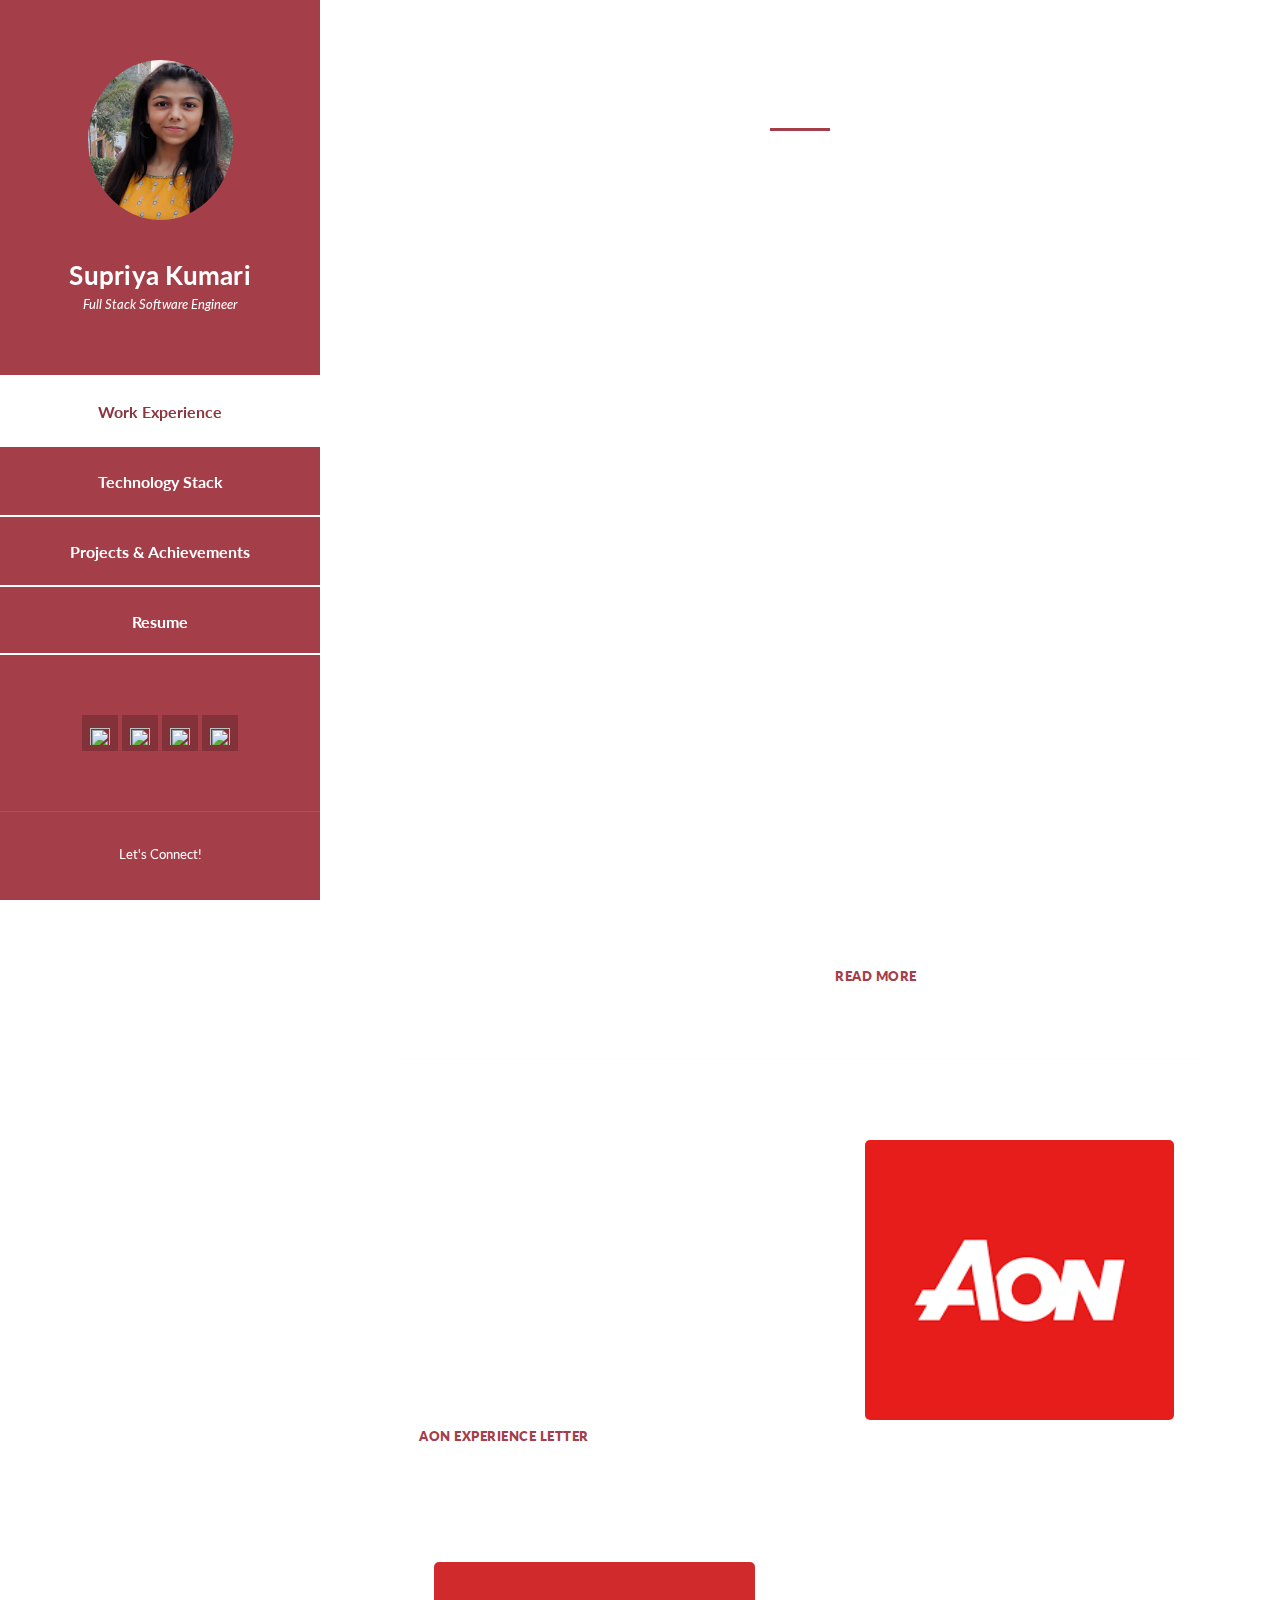
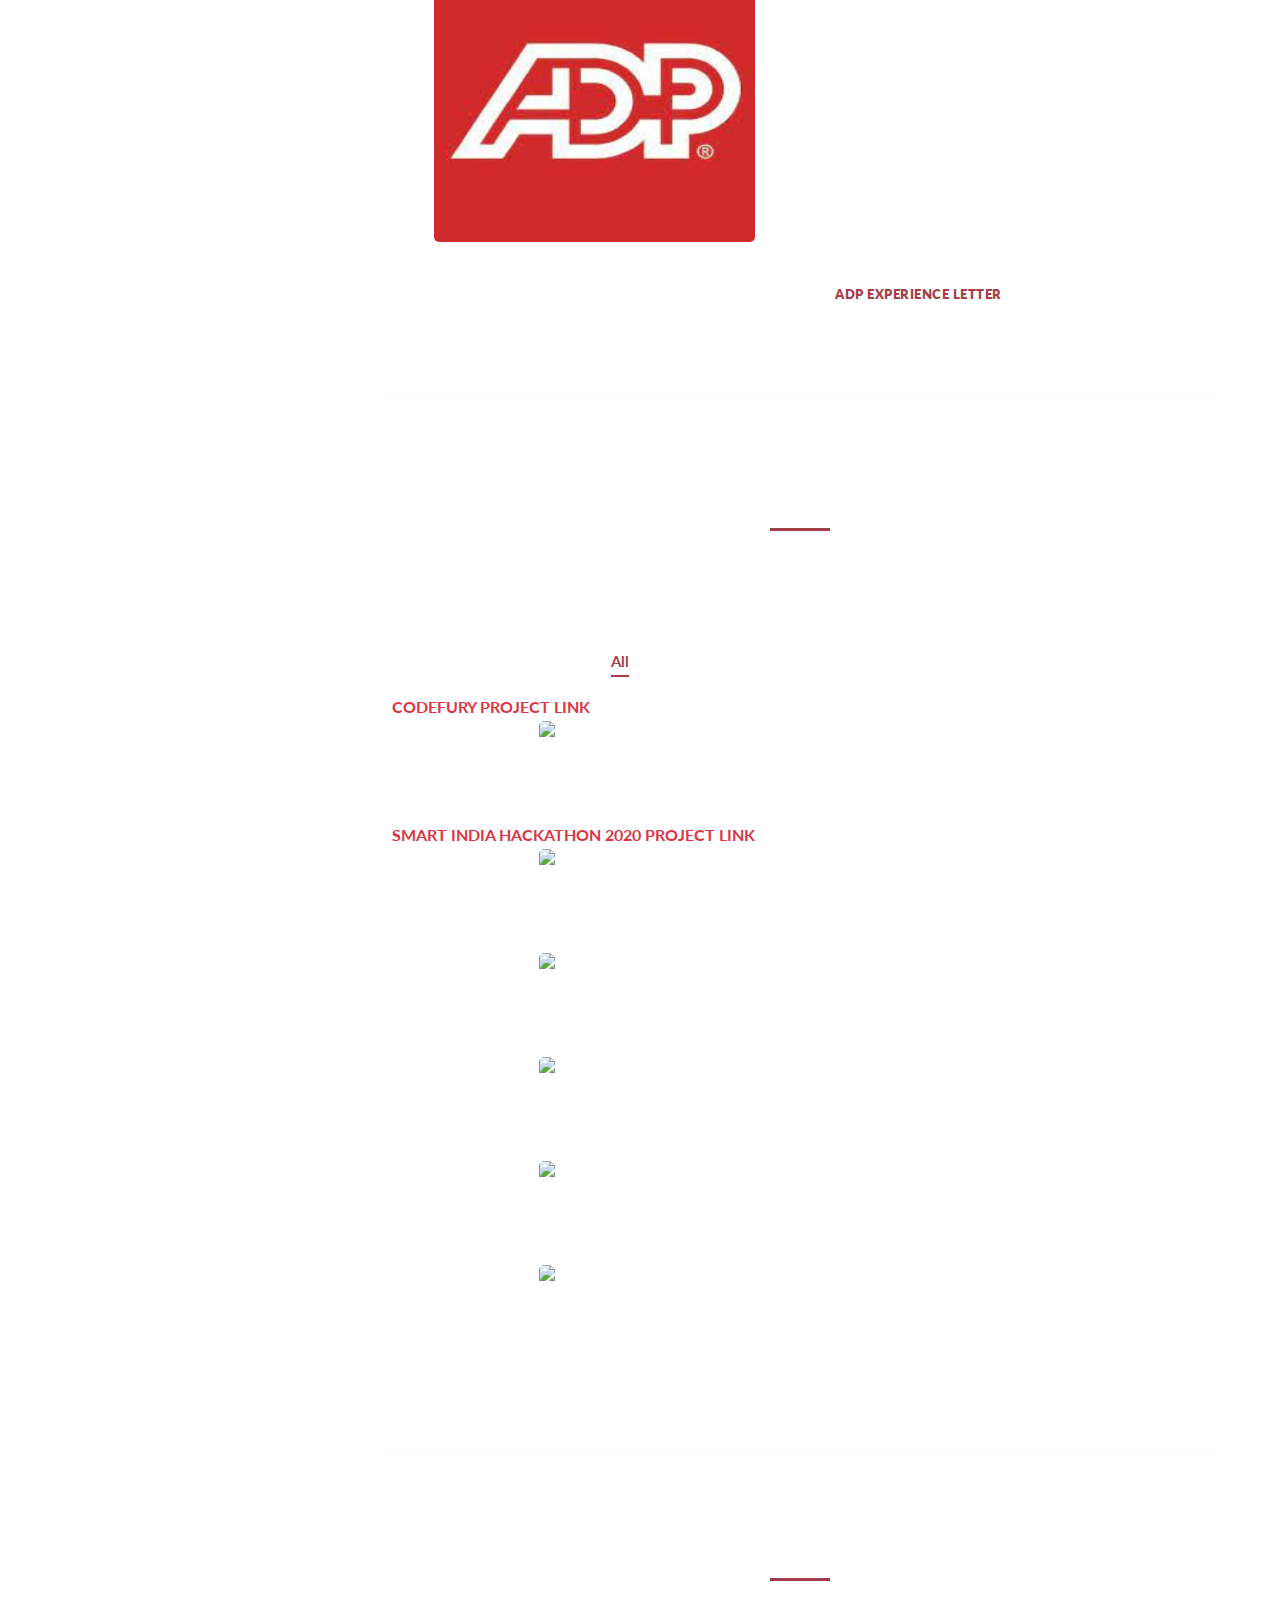
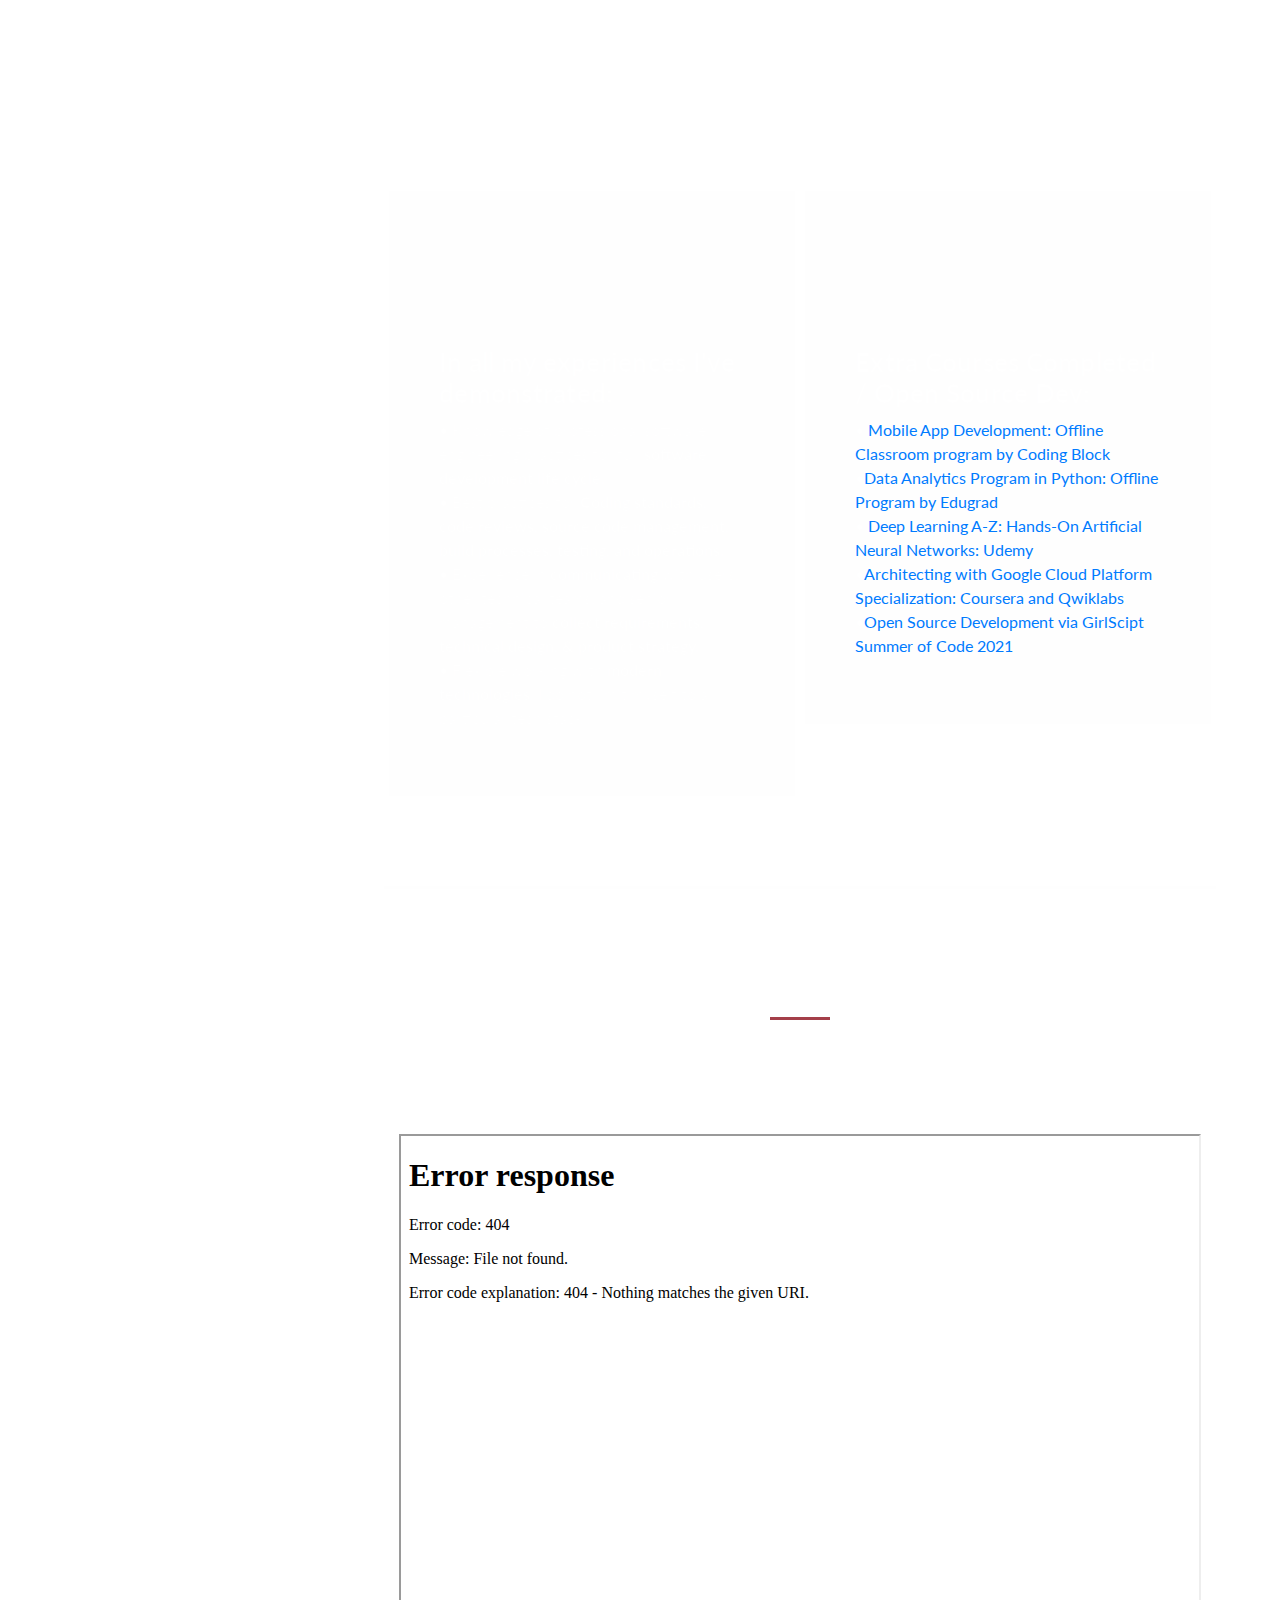
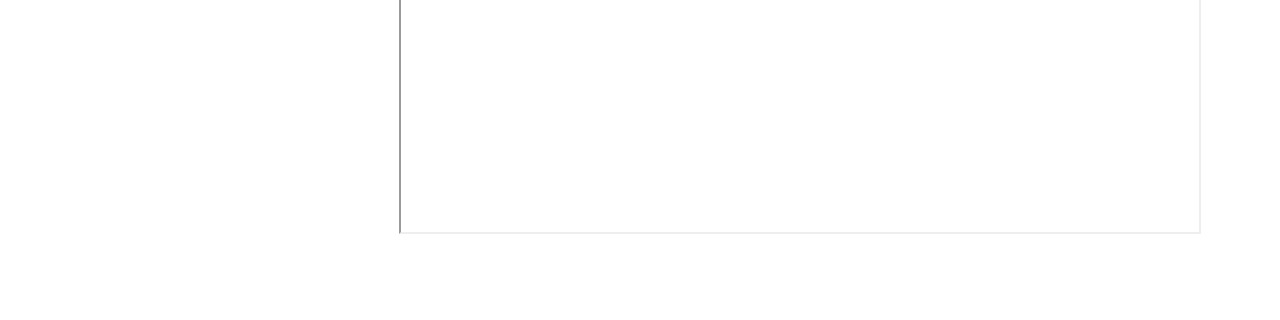
==== index.html @ ab2d216b "updated portfolio" ====
<!DOCTYPE html>
<html lang="en">
  <head>
    <meta charset="utf-8" />
    <meta
      name="viewport"
      content="width=device-width, initial-scale=1, shrink-to-fit=no"
    />
    <meta name="description" content="" />
    <meta name="author" content="" />
    <link
      href="https://fonts.googleapis.com/css?family=Lato:100,300,400,700,900"
      rel="stylesheet"
    />

    <title>Supriya's Portfolio</title>
<!--
Reflux Template
https://templatemo.com/tm-531-reflux
-->
    <!-- Bootstrap core CSS -->
    <link href="vendor/bootstrap/css/bootstrap.min.css" rel="stylesheet" />

    <!-- Additional CSS Files -->
    <link rel="stylesheet" href="assets/css/fontawesome.css" />
    <link rel="stylesheet" href="assets/css/templatemo-style.css" />
    <link rel="stylesheet" href="assets/css/owl.css" />
    <link rel="stylesheet" href="assets/css/lightbox.css" />
  </head>

  <body>
    <div id="page-wraper">
      <!-- Sidebar Menu -->
      <div class="responsive-nav">
        <i class="fa fa-bars" id="menu-toggle"></i>
        <div id="menu" class="menu">
          <i class="fa fa-times" id="menu-close"></i>
          <div class="container">
            <div class="image">
              <a href="#"><img src="assets/images/author-image.jpg" alt="" /></a>
            </div>
            <div class="author-content">
              <h4>Supriya Kumari</h4>
              <span>Full Stack Software Engineer</span>
            </div>
            <nav class="main-nav" role="navigation">
              <ul class="main-menu">
                <li><a href="#section1">Work Experience</a></li>
                <li><a href="#section2">Technology Stack</a></li>
                <li><a href="#section3">Projects & Achievements</a></li>
                <li><a href="#section4">Resume</a></li> 
              </ul>
            </nav>
            <div class="social-network">
              <ul class="soial-icons">
           
               
                <li>
                  <a href="https://www.linkedin.com/in/supriya-kumari-45b730186/ "  target="_blank"><img src="assets/images/linkedin.png" style="height: 20px;width: 20px;"></a>
                </li>
                <li>
                  <a href="https://github.com/Supriya1702"  target="_blank"><img src="assets/images/github.png" style="height: 20px;width: 20px;"></a>
                </li>
                <li>
                  <a href="mailto:supriyakvmari.gmail.com" target="_blank"><img src="assets/images/gmail.png" style="height: 20px;width: 20px;"></a>
                </li>
                <li>
                  <a href="https://twitter.com/supernovaa_17"  target="_blank" ><img src="assets/images/twitter.png" style="height: 20px;width: 20px;"></a>
                </li>
              </ul>
            </div>
            <div class="copyright-text">
              <p>Let's Connect!</p>
            </div>
          </div>
        </div>
      </div>


      



      <section class="section about-me" data-section="section1">
        <div class="container">
          <div class="section-heading">
            <h2>Work Experience</h2>
            <div class="line-dec"></div>
            <span>
              I am Supriya Kumari, currently a <b>Software Engineer at HSBC</b> Pune, India working specifically in Global Banking and Markets 
              with the Regulatory Data Service Team responsible for managing the Client Onboarding Lifecycle.<br> Presently, I work on Full-Stack primarily focusing 
              on Java & Spring Boot for Backend and ReactJS for frontend.<br><br>
               I graduated in 2021 with a degree in Bachelor of Technology in Computer Science & Engineering from Manav Rachna International 
               Institute of Research and Studies, Faridabad, India being the <b>Gold medalist</b> for scoring highest GPA & securing <b>Rank 1</b>
                in BTECH CSE batch of 2021. 
              <br><br>
               
               
              I love to solve different problems with a positive approach and never limit myself to learning new technologies & skills.
              In my free time, I contribute to open-source development and fix interesting bugs! <br>
               I'm always open to new opportunities and ready to collaborate on fascinating projects!
             </span>
      
            </div>
    
          <div class="left-image-post">
            <div class="row">
              <div class="col-md-6">
                <div class="left-image">
                  <img src="assets/images/hsbc.jpg" alt="" style="margin-left: 50px;margin-top: 50px;"/>
                  <span></span>
                </div>
              </div>
              <div class="col-md-6">
                <div class="right-text">
                  <h4>HSBC(Hongkong and Shanghai Banking Corporation) Pune, India</h4>
                  <p>
                    • Successfully developed, tested & deployed Microservice for a regulation catering to 30+
                    onboarding entities using Java, Spring Boot & Microservice architecture and checked Rest APIs via Postman. <br>
                    • Generated SQL script mapping Client's profile to Oracle DB(RDMS)<br>
                    • Fixed vulnerability issues in 20+ services.<br>
                    • Implemented a distributed Activiti service to manage the Lifecycle of task-status especially core services.<br>
                  </p>
                  <div class="white-button">
                    <a href="https://www.hsbc.com/" target="_blank">Read More</a>
                  </div>
                </div>
              </div>
            </div>
          </div>
          <div class="right-image-post">
            <div class="row">
              <div class="col-md-6">
                <div class="left-text">
                  <h4>Software Engineer Intern at AON, Gurugram, India</h4>
                  <p>
                    • Developed optimum solution for automating Manage Registration Event bearing 15+ attributes<br>
                    • Reduced time by 50% in the generation of registration events using JS, JQuery, Visual Studio.<br>
                    • Generated 45+ Landing Pages reducing 3/4th of time for release.<br>
                    • Enhanced CE Report Evaluation UI design for different college yrs of 20+ Report Pages.<br>
                  </p>
                  <div class="white-button">
                    <a href="https://drive.google.com/file/d/1BIwW_zNTpi0UVv0Gg4WqL1Hbv17CrJ7p/view?usp=sharing" target="_blank">AON Experience Letter</a>
                  </div>
                </div>
              </div>
              <div class="col-md-6">
                <div class="right-image">
                  <img src="assets/images/aon.png" alt="" style="margin-left: 50px;margin-top: 20px; height: 280px;"/>
                </div>
              </div>
            </div>
          </div>
        </div>
<br>
        <div class="left-image-post">
          <div class="row">
            <div class="col-md-6">
              <div class="left-image">
                <img src="assets/images/adp.jfif" alt="" style="margin-left: 50px;margin-top:80px; height: 280px;" />
                
              </div>
            </div>
            <div class="col-md-6">
              <div class="right-text">
                <h4>Software Engineer Intern at ADP, Hyderabad, India</h4>
                <p>
                  • Performed Data Analysis primarily based on 2000 Freedom Client data consisting of 60+ attributes using Python, Jupyter Notebook.<br>
• Made diverse Visualizations with advanced plots like Plotly, Sunburst, Bokeh over 20 delivered and 40 non-delivered features.<br>
• Resolved the issue of effective migration of max. clients on the basis of the pattern of features from Freedom Application to iHCM.<br>
• Analytics was based on selective activation of distinct combinations of non-initialized features used by most number of clients.<br>
                </p>
                <div class="white-button">
                  <a href="https://drive.google.com/file/d/1tAHfizFtYr27fqZMYacSwXSZsK_je-CS/view?usp=sharing" target="_blank">ADP Experience Letter</a>
                </div>
              </div>
            </div>
          </div>


      </section>

      <section class="section my-work" data-section="section3">
        <div class="container">
          <div class="section-heading">
            <h2>ACHIEVEMENTS</h2>
            <div class="line-dec"></div>
            <span>This section contains my list of achievements, hackathons along with their projet link and much more! Do check out!</span
            >
          </div>
          <div class="row">
            <div class="isotope-wrapper">
              <form class="isotope-toolbar">
                <label
                  ><input
                    type="radio"
                    data-type="*"
                    checked=""
                    name="isotope-filter"
                  />
                  <span>all</span></label
                >
                <label
                  ><input
                    type="radio"
                    data-type="Hackathons"
                    name="isotope-filter"
                  />
                  <span>Hackathons</span></label
                >
                <label
                  ><input
                    type="radio"
                    data-type="Merit holder"
                    name="isotope-filter"
                  />
                  <span>Merit holder</span></label
                >
                <label
                  ><input
                    type="radio"
                    data-type="Training & Events"
                    name="isotope-filter"
                  />
                  <span>Training & Events</span></label
                >
              </form>
              <div class="isotope-box">
                <div class="isotope-item" data-type="Hackathons">
                  <a href="https://github.com/Supriya1702/CodefuryRepo" target="_blank" style="color: #dc3545;" > <b>CODEFURY PROJECT LINK</b></a>
                  <figure class="snip1321">
                    <img
                      src="assets/images/portfolio-01.jpg"
                      alt="sq-sample26"
                    />
                    <figcaption>
                      <a
                        href="assets/images/portfolio-01.jpg"
                        data-lightbox="image-1"
                        data-title="Caption"
                        ><i class="fa fa-search"></i
                      ></a>
                      <h4>Runner Up at CodeFury HSBC</h4>
                      <span>At HSBC Graduate Programme 2021, our Team App Monsters was Runner Up (2nd position) in the CodeFury competition for
                        developing “Let’s Connect”: A contacts and networking app supporting admin and regular users using JAVA, Spring MVC, JSP
                        Servlets, HTML5/CSS, Bootstrap, JavaScript, jQuery, DBeaver(online hosted SQL RDBMS).</span>
                    </figcaption>
                    
                  </figure>

                  
                </div>

                <div class="isotope-item" data-type="Hackathons">
                  <a href="https://github.com/Supriya1702/NM378-TechnoCrysis" target="_blank" style="color: #dc3545;" > <b>SMART INDIA HACKATHON 2020 PROJECT LINK</b></a>
                  <figure class="snip1321">
                    <img
                      src="assets/images/portfolio-03.jpg"
                      alt="sq-sample26"
                    />
                    <figcaption>
                      <a
                        href="assets/images/portfolio-03.jpg"
                        data-lightbox="image-1"
                        data-title="Caption"
                        ><i class="fa fa-search"></i
                      ></a>
                      <h4>Nation- Finalist in Smart India Hackathon 2020</h4>
    
                        <span>Our Team TechnoCrysis was Nation- Finalist in Smart India Hackathon 2020 in software edition for developing “Krishi Glance”: A
                        cross-platform AI-Based Crop Image identification app, that could identify a crop from its real-time field image and store the result
                        along with its geo-location in the internal database from where it could be exported or emailed. The problem statement was
                        provided by the Indian Space Research Organization (ISRO)</span>
                    </figcaption>
                  </figure>
                </div>


                <div class="isotope-item" data-type="Merit holder">
                  
                  <figure class="snip1321">
                    <img
                      src="assets/images/portfolio-02.jpg"
                      alt="sq-sample26"
                    />
                    <figcaption>
                      <a
                        href="assets/images/portfolio-02.jpg"
                        data-lightbox="image-1"
                        data-title="Caption"
                        ><i class="fa fa-search"></i
                      ></a>
                      <h4>Gold Medalist</h4>
                      <span>Gold Medalist for securing Rank 1 in BTech CSE(specialization in cloud computing) at MRIIRS.</span>
                    </figcaption>
                  </figure>
                </div>

            

                <div class="isotope-item" data-type="Merit holder">
                  <figure class="snip1321">
                    <img
                      src="assets/images/portfolio-04.jpg"
                      alt="sq-sample26"
                    />
                    <figcaption>
                      <a
                        href="assets/images/portfolio-04.jpg"
                        data-lightbox="image-1"
                        data-title="Caption"
                        ><i class="fa fa-search"></i
                      ></a>
                      <h4>Top Scorer & Texas IICDC</h4>
                      <span>-Scored 1563.71/1800 in TCS National Qualifier Test Oct 2020</span>
                      <span>-Scored 685/800 in Aon CoCubes(employability assessment test)</span>
                      <span>-Semi-Finalist in Texas Instruments India Innovation Challenge Design Contest 2019:AICTE,DST Anchored by IIM Bangalore.</span>
                    </figcaption>
                  </figure>
                </div>

                <div class="isotope-item" data-type="Training & Events">
                  <figure class="snip1321">
                    <img
                      src="assets/images/portfolio-05.jpg"
                      alt="sq-sample26"
                    />
                    <figcaption>
                      <a
                        href="assets/images/portfolio-05.jpg"
                        data-lightbox="image-1"
                        data-title="Caption"
                        ><i class="fa fa-search"></i
                      ></a>
                      <h4>Some more!</h4>
                      <span>-Successfully Completed 4 weeks Summer Industrial Training in SDE(Transmission) & SDE(NIB) on MPLS-VPN</span>
                      <span>-Mentored 100+ students and partcipated in Developers Student Club Events at MRIIRS</span>
                      <span>-Recognised in "Audiowise Zenith ACE THE EXCELLENCE" under Career Development Centre MRIIRS.</span>
                      <span>-Appreciated for contribution in Symposium on 'Environment Protection' at MRIIRS.</span>
                    </figcaption>
                  </figure>
                </div>

                <div class="isotope-item" data-type="Training & Events">
                  <figure class="snip1321">
                    <img
                      src="assets/images/portfolio-07.jpg"
                      alt="sq-sample26"
                    />
                    <figcaption>
                      <a
                        href="assets/images/portfolio-07.jpg"
                        data-lightbox="image-1"
                        data-title="Caption"
                        ><i class="fa fa-search"></i
                      ></a>
                      <h4>AICTE ChhatraVishwakarma Awards</h4>
                      <span>    
                        Nominated for AICTE ChhatraVishwakarma in the category “Promote value added
                        agricultural Processes, Products and Handicrafts” for presenting a prototype/ innovative
                        solution of “Crop image identification” under the theme “India’s Economic Recovery Post
                        Covid; Reverse Migration and Rehabilitation Plan to support “Atmanirbhar Bharat”
                        </span>
                    </figcaption>
                  </figure>
                </div>
              </div>
            </div>
          </div>
        </div>
      </section>


      <section class="section my-services" data-section="section2">
        <div class="container">
          <div class="section-heading">
            <h2>Technology Stack</h2>
            <div class="line-dec"></div>
            <span
              > I am proficient in Java, Spring Boot, Microservices architecture, Python, SQL, JavaScript, Oracle DB, Git, GitHub and have worked
              on a wide range of technologies like Angular, React js, REST API, Postman Tool, Typescript, MongoDB, Data Science using Python,
              Linux, Agile, Docker, Kubernetes, Solace (Sol Admin), Pivotal Cloud Foundry, Nexus Repo, G3, Jenkins, Jira, and Confluence.</span>
         
          </div>
          <div class="row">
            <div class="col-md-6">
              <div class="service-item">
                <div class="second-service-icon service-icon"></div>
                <h4>In all my experiences I've demonstrated:</h4>
                <p>
                  
                  • Knowledge of professional software engineering practices for full <b>software development life cycle.</b><br>
                  • Best practices for <b>Coding standards, code reviews, source code management, build processes, testing, and operations.</b><br>
                  • Experience in <b>communicating</b> with users, other technical teams, and senior management to <b> collect requirements, technical design, & product strategy.</b><br>
                  • Flexible working with <b>modern technologies</b>.  I do not limit myself to a particular tech stack :) <br>
                  
                  
                </p>
            </div>
            <div class="col-md-6">
              <div class=""">
                <div class=""></div>
                 <h4></h4>
               
              </div>
              </div>
            </div>
            <div class="col-md-6">
              <div class="service-item">
                <div class="third-service-icon service-icon"></div>
                <h4>Extra Courses Completed / Open Source Dev:</h4>
                
                  <p>
                    • <a href="https://drive.google.com/file/d/12tSKhb-nFVxhSyDoqTJ4XxL_-f0cBWW-/view?usp=sharing" target="_blank" >Mobile App Development: Offline Classroom program by Coding Block</a><br>
                    •<a href="https://drive.google.com/file/d/1HsiCu_owSl6MiSQBe4sHQEQXn6SswDwx/view?usp=sharing" target="_blank">Data Analytics Program in Python: Offline Program by Edugrad</a><br>
                    • <a href="https://drive.google.com/file/d/1IqDFjvdLNOtfljsRISvCh1hkpzyWSckY/view?usp=sharing" target="_blank">Deep Learning A-Z: Hands-On Artificial Neural Networks: Udemy</a><br>
                    •<a href="https://www.coursera.org/account/accomplishments/specialization/R76GBKC49RZC" target="_blank">Architecting with Google Cloud Platform Specialization: Coursera and Qwiklabs</a><br>
                    •<a href="https://drive.google.com/file/d/1yIZw6VOqfCp-jkXyRA2kA2YSRmNPfLYs/view?usp=sharing" target="_blank">Open Source Development via GirlScipt Summer of Code 2021</a><br>
                    
                  </p>
              </div>
            </div>
         
          </div>
        </div>
      </section>

  

      <section class="section contact-me" data-section="section4">
        <div class="container">
          <div class="section-heading">
            <h2>Resume</h2>
            <div class="line-dec"></div>
            <span
              >Here's a summary of my expertise at a glance!</span
            >
          </div>
          <!-- <div class="row">
            <div class="right-content">
              <div class="container">
                <form id="contact" action="" method="post">
                  <div class="row">
                    <div class="col-md-6">
                      <fieldset>
                        <input
                          name="name"
                          type="text"
                          class="form-control"
                          id="name"
                          placeholder="Your name..."
                          required=""
                        />
                      </fieldset>
                    </div>
                    <div class="col-md-6">
                      <fieldset>
                        <input
                          name="email"
                          type="text"
                          class="form-control"
                          id="email"
                          placeholder="Your email..."
                          required=""
                        />
                      </fieldset>
                    </div>
                    <div class="col-md-12">
                      <fieldset>
                        <input
                          name="subject"
                          type="text"
                          class="form-control"
                          id="subject"
                          placeholder="Subject..."
                          required=""
                        />
                      </fieldset>
                    </div>
                    <div class="col-md-12">
                      <fieldset>
                        <textarea
                          name="message"
                          rows="6"
                          class="form-control"
                          id="message"
                          placeholder="Your message..."
                          required=""
                        ></textarea>
                      </fieldset>
                    </div>
                    <div class="col-md-12">
                      <fieldset>
                        <button type="submit" id="form-submit" class="button">
                          Send Message
                        </button>
                      </fieldset>
                    </div>
                  </div>
                </form>
              </div>
            </div>
          </div> -->
        
          <iframe src="assets/images/Supriya Kumari Resume.pdf#page=1&zoom=80" width="100%" height="700px">
          </iframe>

        </div>
      </section> 
    </div>

    <!-- Scripts -->
    <!-- Bootstrap core JavaScript -->
    <script src="vendor/jquery/jquery.min.js"></script>
    <script src="vendor/bootstrap/js/bootstrap.bundle.min.js"></script>

    <script src="assets/js/isotope.min.js"></script>
    <script src="assets/js/owl-carousel.js"></script>
    <script src="assets/js/lightbox.js"></script>
    <script src="assets/js/custom.js"></script>
    <script>
      //according to loftblog tut
      $(".main-menu li:first").addClass("active");

      var showSection = function showSection(section, isAnimate) {
        var direction = section.replace(/#/, ""),
          reqSection = $(".section").filter(
            '[data-section="' + direction + '"]'
          ),
          reqSectionPos = reqSection.offset().top - 0;

        if (isAnimate) {
          $("body, html").animate(
            {
              scrollTop: reqSectionPos
            },
            800
          );
        } else {
          $("body, html").scrollTop(reqSectionPos);
        }
      };

      var checkSection = function checkSection() {
        $(".section").each(function() {
          var $this = $(this),
            topEdge = $this.offset().top - 80,
            bottomEdge = topEdge + $this.height(),
            wScroll = $(window).scrollTop();
          if (topEdge < wScroll && bottomEdge > wScroll) {
            var currentId = $this.data("section"),
              reqLink = $("a").filter("[href*=\\#" + currentId + "]");
            reqLink
              .closest("li")
              .addClass("active")
              .siblings()
              .removeClass("active");
          }
        });
      };

      $(".main-menu").on("click", "a", function(e) {
        e.preventDefault();
        showSection($(this).attr("href"), true);
      });

      $(window).scroll(function() {
        checkSection();
      });
    </script>
  </body>
</html>
---- assets/css/templatemo-style.css ----
/*

Reflux Template

https://templatemo.com/tm-531-reflux

*/

@import url(fontawesome.css);
@import url("https://fonts.googleapis.com/css?family=Lato:100,300,400,700,900");
body {
    font-family: 'Lato', sans-serif;
}

#page-wraper {
    background: url(../images/page-bg.jpg) no-repeat center center fixed;
    -webkit-background-size: cover;
    -moz-background-size: cover;
    -o-background-size: cover;
    background-size: cover;
    width: 100%;
}


/* Basic */

body {
    overflow-x: hidden;
}

input,
select,
textarea {
    outline: none;
}

a,
a:hover {
    text-decoration: none;
}

p {
    font-size: 16px;
    line-height: 24px;
    color: #fff;
}

h4 {
    font-size: 26px;
    font-weight: 700;
    color: #fff;
    letter-spacing: 0.25px;
}

img {
    width: 80%;
    overflow: hidden;
}

ul {
    padding: 0;
    margin: 0;
    list-style: none;
}

ul li {
    display: inline-block;
}

html {
    -webkit-box-sizing: border-box;
    -moz-box-sizing: border-box;
    box-sizing: border-box;
}

*,
*:before,
*:after {
    -webkit-box-sizing: inherit;
    -moz-box-sizing: inherit;
    box-sizing: inherit;
}

.clearfix {
    zoom: 1;
}

.clearfix:before,
.clearfix:after {
    content: "";
    display: table;
}

.clearfix:after {
    clear: both;
}

.container {
    margin: 0 auto;
}

.main-nav {
    text-align: center;
}

.main-nav li:last-child a {
    border-bottom: 2px solid #fff;
}

.main-nav li {
    display: block;
}

.main-nav li a {
    height: 70px;
    line-height: 70px;
    display: inline-block;
    font-size: 16px;
    font-weight: 700;
    color: #fff;
    width: 100%;
    transition: all 0.5s;
    border-top: 2px solid #fff;
}

.main-nav li:hover a,
.main-nav li.active a {
    background: #fff;
    color: #8c363e;
}

/* Sidebar Menu */

.menu .image {
    margin-top: 60px;
}

.menu .image img {
    width: 145px;
    height: 160px;
    border-radius: 50%;
    text-align: center;
}

.menu .author-content {
    margin: 40px 0px 60px 0px;
}

.menu .author-content h4 {
    margin-bottom: 0px;
}

.menu .author-content span {
    font-size: 13px;
    font-style: italic;
    color: #fff;
}

.menu .social-network {
    margin-top: 60px;
}

.menu .social-network ul li {
    margin: 0 3px;
}

.menu .social-network ul li a {
    width: 40px;
    height: 40px;
    display: inline-block;
    text-align: center;
    line-height: 40px;
    background-color: rgba(0, 0, 0, 0.2);
    color: #fff;
    font-size: 14px;
    transition: all 0.5s;
}

.menu .social-network ul li a:hover {
    background-color: #fff;
    color: #a43f49;
}

.menu .copyright-text {
    position: relative;
    margin-top: 60px;
}

.menu .copyright-text p {
    border-top: 1px solid rgba(250, 250, 250, 0.1);
    display: inline-block;
    width: 100%;
    padding-left: 30px;
    padding-right: 30px;
    padding-top: 30px;
    font-size: 13px;
}

.menu:before,
.menu:after {
    content: "";
    display: table;
}

.menu:after {
    clear: both;
}

.menu a {
    text-decoration: none;
    color: inherit;
}

.menu {
    text-align: center;
}

.menu::-webkit-scrollbar {
    display: none;
}

.menu {
    left: 10%;
  -webkit-transition: -webkit-transform 233ms cubic-bezier(0, 0, 0.21, 1);
  -webkit-overflow-scrolling: touch;
  background-color: #a43f49;
  box-sizing: border-box;
  height: 100vh;  
  max-height: 100vh !important;
  max-width: 80vw !important;
  min-width: 45px !important;
  outline: none;
  overflow-x: hidden !important;
  overflow-y: auto !important;
  padding: 0;
  position: fixed !important;
  top: calc(0px);  
  width: 20%;
  will-change: transform;
  z-index: 9999 !important;
}

.menu-toggle {
  color: #fff;
  cursor: pointer;
  font-size: 25px;
  position: fixed;
  right: 25px;
  top: 25px;
}

#menu-toggle {
    z-index: 999;
    cursor: pointer;
    position: fixed;
    top: 0;
    left: 0;
    color: #a43f49;
    background-color: #fff;
    width: 60px;
    height: 60px;
    text-align: center;
    display: inline-block;
    line-height: 60px;
}

.menu-close {
  cursor: pointer;
}

#menu-close {
    cursor: pointer;
    text-align: right;
    color: #a43f49;
    background-color: #fff;
    width: 100%;
    height: 60px;
    text-align: center;
    display: inline-block;
    line-height: 60px;
}


/* Section */

.section {
    color: #fff;
    width: 55%;
    right: 10%;
    left: 35%;
    position: relative;
    min-height: 100vh;
    padding-bottom: 80px;
    border-bottom: 3px solid rgba(250, 250, 250, 0.25);
}

.section-heading {
    text-align: center;
    padding: 80px 45px;
}

.section-heading h2 {
    font-size: 32px;
    font-weight: 700;
    color: #fff;
}

.section-heading .line-dec {
    width: 60px;
    height: 3px;
    background-color: #a43f49;
    margin: 10px auto;
}

.section-heading span {
    margin-top: 5px;
    font-size: 16px;
    color: #fff;
    letter-spacing: 0.5px;
}


/* Buttons */

.white-button a {
    display: inline-block;
    padding: 12px 20px;
    background-color: #fff;
    color: #a43f49;
    font-size: 13px;
    font-weight: 800;
    letter-spacing: 0.5px;
    text-transform: uppercase;
    transition: all 0.5s;
}

.white-button a:hover {
    background-color: #a43f49;
    color: #fff;
}

button {
    display: inline-block;
    padding: 10px 20px;
    background-color: #fff;
    color: #a43f49;
    font-size: 12px;
    font-weight: 800;
    letter-spacing: 0.5px;
    text-transform: uppercase;
    transition: all 0.5s;
    border: none;
    outline: none;
    cursor: pointer;
}

button:hover {
    outline: none;
    background-color: #a43f49;
    color: #fff;
}


/* Left & Right Post */

.right-image-post {
    margin-top: 60px;
    padding-top: 60px;
    border-top: 2px solid rgba(250, 250, 250, 0.1);
}

.left-image img,
.right-image img {
    border-radius: 5px;
}

.right-image-post h4,
.left-image-post h4 {
    margin-top: 20px;
}

.right-image-post p,
.left-image-post p {
    margin-top: 20px;
}

.right-image-post .white-button,
.left-image-post .white-button {
    margin-top: 20px;
}


/* Services */

.my-services .col-md-6 {
    padding-left: 5px;
    padding-right: 5px;
}

.service-item {
    margin-bottom: 10px;
    padding: 50px;
    background-color: rgba(250, 250, 250, 0.1);
    transition: all 0.5s;
}

.service-item h4 {
    transition: all 0.5s;
}

.service-item p {
    transition: all 0.5s;
}

.service-item:hover {
    background-color: rgba(250, 250, 250, 1);
}

.service-item:hover h4 {
    color: #1e1e1e;
}

.service-item:hover p {
    color: #4a4a4a;
}

.service-item .service-icon {
    width: 70px;
    height: 70px;
    display: inline-block;
    margin-bottom: 30px;
    background-size: cover;
    background-repeat: no-repeat;
    transition: all 0.5s;
}

.service-item .first-service-icon {
    background-image: url(../images/first-white-icon.png);
}

.service-item:hover .first-service-icon {
    background-image: url(../images/first-main-icon.png);
}

.service-item .second-service-icon {
    background-image: url(../images/second-white-icon.png);
}

.service-item:hover .second-service-icon {
    background-image: url(../images/second-main-icon.png);
}

.service-item .third-service-icon {
    background-image: url(../images/third-white-icon.png);
}

.service-item:hover .third-service-icon {
    background-image: url(../images/third-main-icon.png);
}

.service-item .fourth-service-icon {
    background-image: url(../images/fourth-white-icon.png);
}

.service-item:hover .fourth-service-icon {
    background-image: url(../images/fourth-main-icon.png);
}


/* My Work */

section.my-work .section-heading {
    text-align: center;
    padding: 80px 45px 50px 45px;
}

.isotope-wrapper {
    position: relative;
    width: 100%;
    margin: auto;
}

.isotope-toolbar input[type="radio"] {
    display: none;
}

.isotope-toolbar span {
    text-transform: capitalize;
    display: inline-block;
    margin-right: 15px;
    padding-bottom: 3px;
    font-size: 15px;
    font-weight: 700;
    border-bottom: 2px solid transparent;
    transform: ease-in-out 0.5s;
    cursor: pointer;
}

.isotope-toolbar input[type="radio"]:checked + span {
    color: #a43f49;
    border-bottom: 2px solid #a43f49;
}

.isotope-box {
    position: relative;
    width: 100%;
}

.isotope-toolbar {
    text-align: center;
    margin: 10px;
}

.isotope-toolbar p {
    border-top: 1px solid #fff;
    padding-top: 15px;
}

.isotope-toolbar a {
    color: #fff;
}

.isotope-item {
    position: relative;
    width: 48%;
    margin: 1%;
    border-bottom: 2px solid rgba(250,250,250,0.1);
    padding-bottom: 30px;
    margin-bottom: 30px;
}

.isotope-item img {
    top: 0;
    left: 0;
    width: 100%;
    height: 100%;
    border-radius: 5px;
}

.lazyload {
    background: #f7f7f7;
}

.lazyloading {
    background: #f7f7f7 url(//afarkas.github.io/lazysizes/assets/imgs/loader.gif) no-repeat center;
    min-height: 60px;
}

figure.snip1321 {
  overflow: hidden;
  text-align: center;
  -webkit-perspective: 50em;
  perspective: 50em;
}
figure.snip1321 * {
  -webkit-box-sizing: padding-box;
  box-sizing: padding-box;
  -webkit-transition: all 0.2s ease-out;
  transition: all 0.2s ease-out;
}
figure.snip1321 figcaption {
  top: 50%;
  left: 20px;
  right: 20px;
  position: absolute;
  opacity: 0;
  z-index: 1;
}
figure.snip1321 h4 {
    margin-top: 15px;
  margin-bottom: 5px;
  color: #232323;
}
figure.snip1321 span {
    font-size: 14px;
    font-style: italic;
    display: block;
    color: #7a7a7a;
}
figure.snip1321 i {
  position: relative!important;
  font-size: 18px;
  background-color: #a43f49;
  width: 40px;
  height: 40px;
  display: inline-block;
  text-align: center;
  line-height: 40px;
  border-radius: 5px;
  color: #fff;
}
figure.snip1321:after {
  background-color: #ffffff;
  position: absolute;
  content: "";
  display: block;
  top: 20px;
  left: 20px;
  right: 20px;
  bottom: 20px;
  -webkit-transition: all 0.4s ease-in-out;
  transition: all 0.4s ease-in-out;
  -webkit-transform: rotateX(-90deg);
  transform: rotateX(-90deg);
  -webkit-transform-origin: 50% 50%;
  -ms-transform-origin: 50% 50%;
  transform-origin: 50% 50%;
  opacity: 0;
}
figure.snip1321 a {
  left: 0;
  right: 0;
  top: 0;
  bottom: 0;
  z-index: 1;
}
figure.snip1321:hover figcaption,
figure.snip1321.hover figcaption {
  -webkit-transform: translateY(-50%);
  transform: translateY(-50%);
  opacity: 1;
  -webkit-transition-delay: 0.2s;
  transition-delay: 0.2s;
}
figure.snip1321:hover:after,
figure.snip1321.hover:after {
  -webkit-transform: rotateX(0);
  transform: rotateX(0);
  opacity: 0.9;
}


/* Contact Me */

section.contact-me {
    border-bottom: none;
}

#contact input {
    background-color: rgba(250,250,250,0.1);
    border: 1px solid rgba(250,250,250,1);
    border-radius: 0px;
    margin-bottom: 30px;
    color: #fff;
    font-size: 14px;
    height: 40px;
    line-height: 40px;
    width: 100%;
    padding-left: 15px;
}

#contact input:focus {
    outline: none;
    box-shadow: none;
}

#contact textarea {
    background-color: rgba(250,250,250,0.1);
    border: 1px solid rgba(250,250,250,1);
    border-radius: 0px;
    margin-bottom: 30px;
    color: #fff;
    font-size: 14px;
    height: 180px;
    max-height: 220px;
    line-height: 40px;
    width: 100%;
    padding-left: 15px;
}

#contact textarea:focus {
    outline: none;
    box-shadow: none;
}

#contact {
    text-align: center;
}

@media screen and (max-width: 1680px) {
    .menu {
        left: 5%;
    }

    .section {
        color: #fff;
        width: 65%;
        right: 5%;
        left: 30%;
    }
}

@media screen and (max-width: 1680px) and (min-width: 846px) { 
    .menu .social-network ul li a {
        width: 36px;
        height: 36px;
        line-height: 36px;
    }

    .menu .social-network ul li {
        margin: 0;
    }

    .menu .image {
        margin-top: 60px;
    }
}

@media screen and (max-width: 1280px) {
    .menu {
        left: 0%;
    }

    .right-image-post h4,
    .left-image-post h4 {
        margin-top: 0px;
    }

    .right-image-post p,
    .left-image-post p {
        margin-top: 15px;
    }

    .right-image-post .white-button,
    .left-image-post .white-button {
        margin-top: 25px;
    }

}

.menu .container {
    padding-left: 0;
    padding-right: 0;
}

@media screen and (max-width: 1280px) and (min-width: 846px) {
    .menu {
        width: 25%;
    }
}

#menu-toggle,
#menu-close {
    display: none;
}  

@media screen and (max-width: 845px) {        
    #menu-toggle,
    #menu-close {
        display: inline-block;
    }    

    .menu {        
        width: 320px;
        -webkit-transform: translateX(-100%) !important;
        transform: translateX(-100%) !important;
        transition: -webkit-transform 233ms cubic-bezier(0, 0, 0.21, 1);
        transition: transform 233ms cubic-bezier(0, 0, 0.21, 1);
        transition: transform 233ms cubic-bezier(0, 0, 0.21, 1), -webkit-transform 233ms cubic-bezier(0, 0, 0.21, 1);
    }

    .menu .image {
        margin-top: 40px;        
    }

    .menu .image img {
        width: 120px;
        height: 120px;
    }

    .menu .author-content {
        margin: 20px 0px 40px 0px;
    }

    .menu .container {
        padding-left: 15px;
        padding-right: 15px;
    }

    .menu.open {
        display: inline-block;
        -webkit-transform: translateX(0) !important;
                transform: translateX(0) !important;
    }

    .responsive-nav {
        display: inline-block;
    }
    .section {
        width: 94%;
        right: 3%;
        left: 3%;
    }
    .isotope-item {
        width: 94%;
        margin: 3%;
    }
    .left-image-post img {
        margin-bottom: 30px;
    }
    .right-image-post img {
        margin-top: 30px;
    }
    .isotope-item {
        border-bottom: none;
        text-align: center;
    }
    .isotope-toolbar {
        margin-bottom: 20px;
    }
}
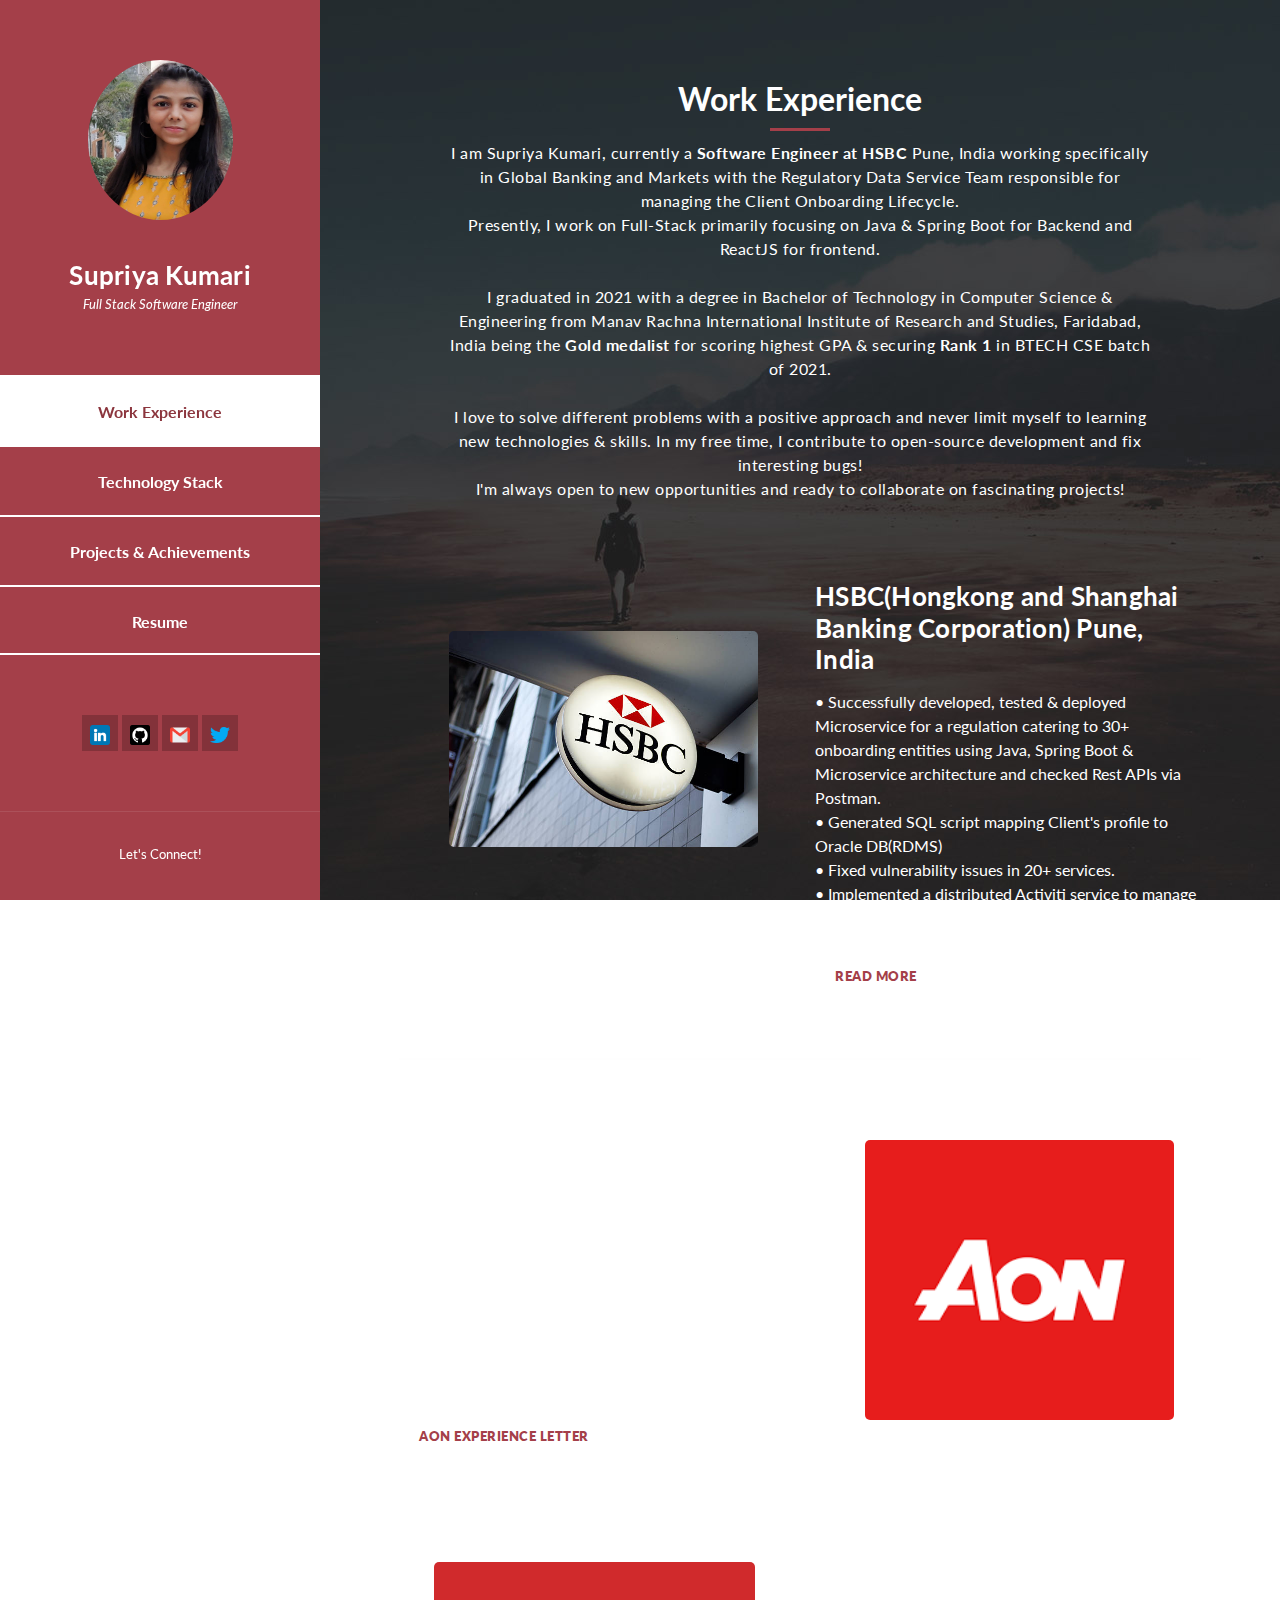
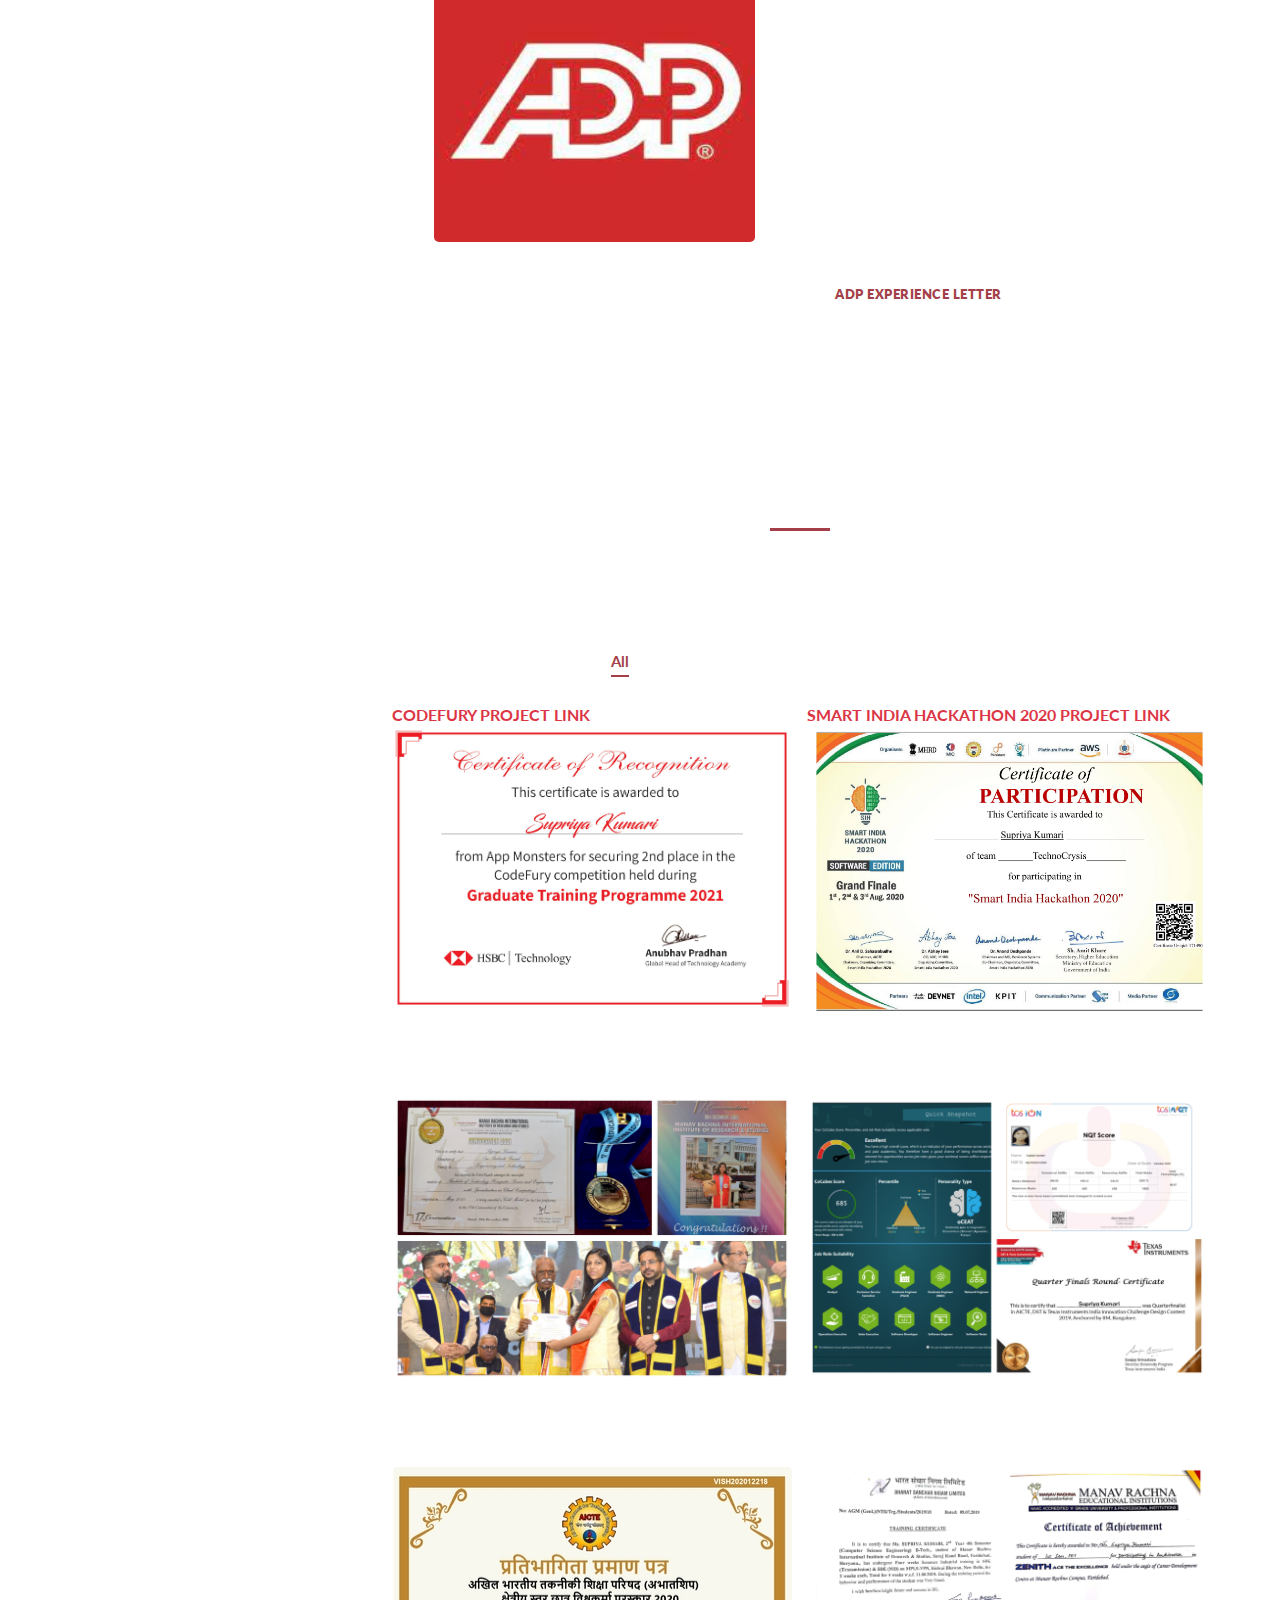
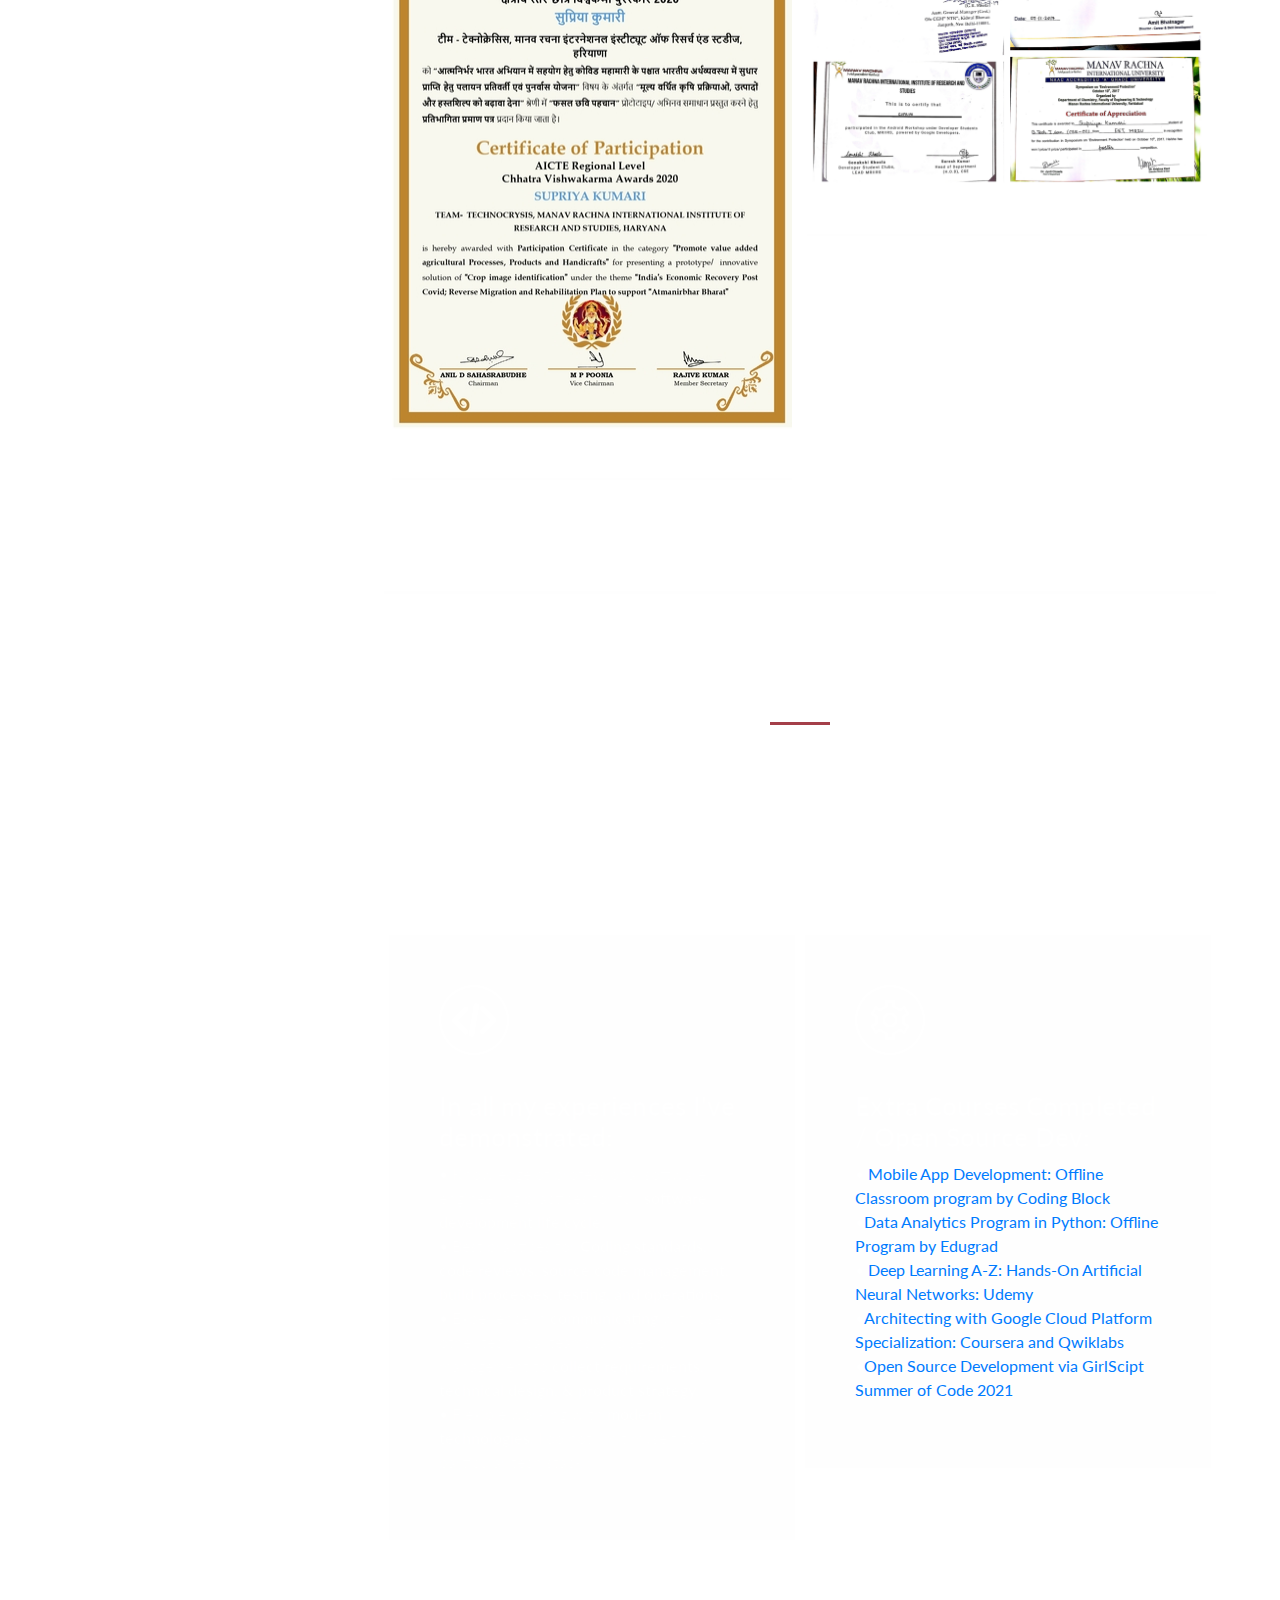
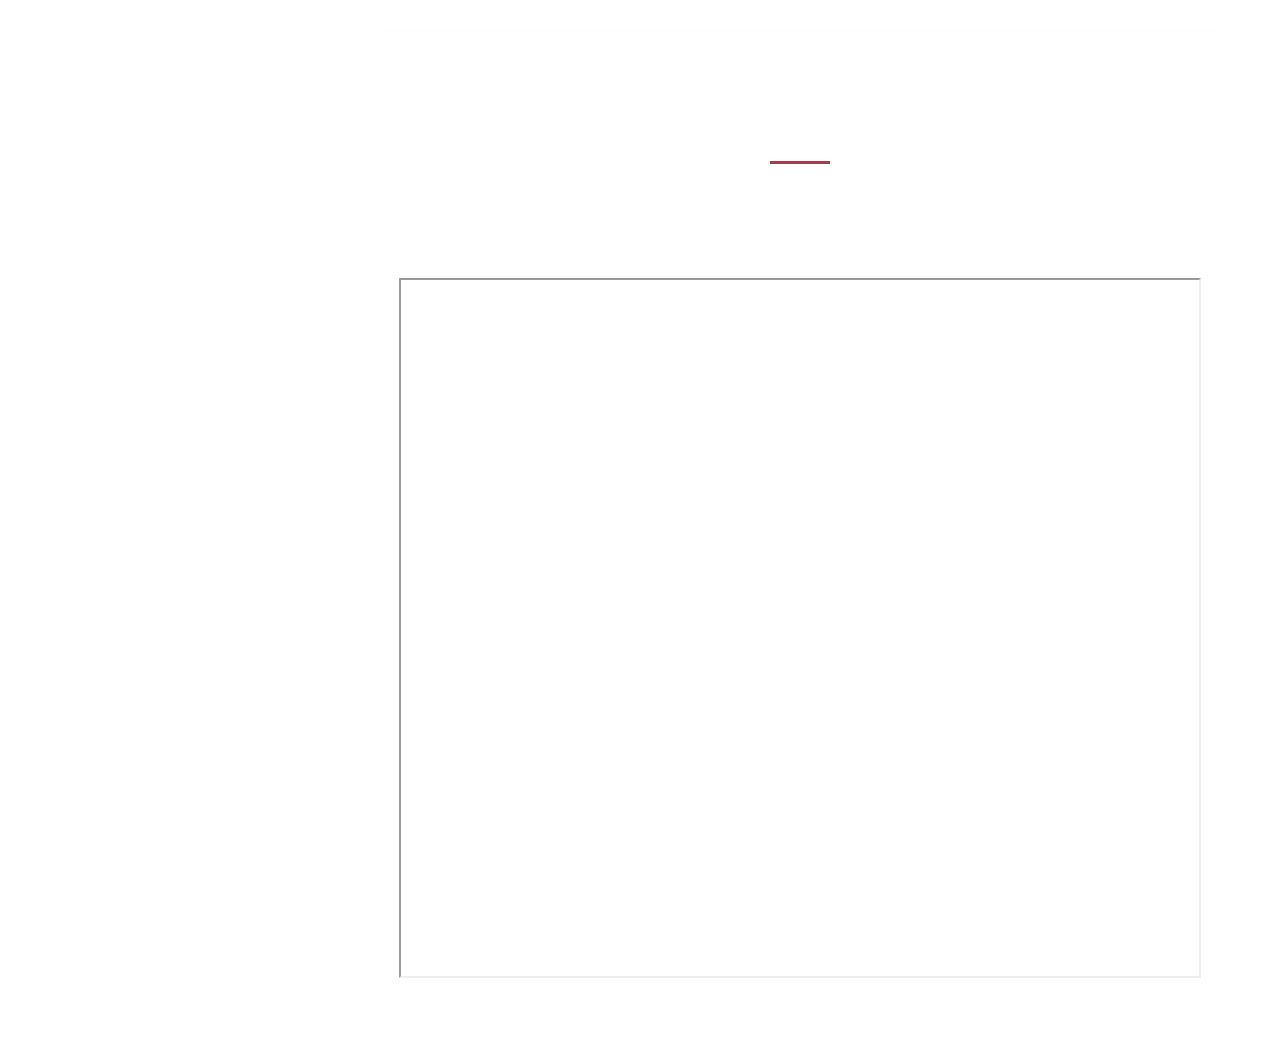
==== commit d15c97b8: "Modified position of Trainings and Events" ====
--- a/index.html
+++ b/index.html
@@ -319,7 +319,7 @@
                   </figure>
                 </div>
 
-                <div class="isotope-item" data-type="Training & Events">
+                <div class="isotope-item" data-type="Training & Events" style="position: relative;">
                   <figure class="snip1321">
                     <img
                       src="assets/images/portfolio-05.jpg"
@@ -341,7 +341,7 @@
                   </figure>
                 </div>
 
-                <div class="isotope-item" data-type="Training & Events">
+                <div class="isotope-item" data-type="Training & Events" style="position: absolute;">
                   <figure class="snip1321">
                     <img
                       src="assets/images/portfolio-07.jpg"
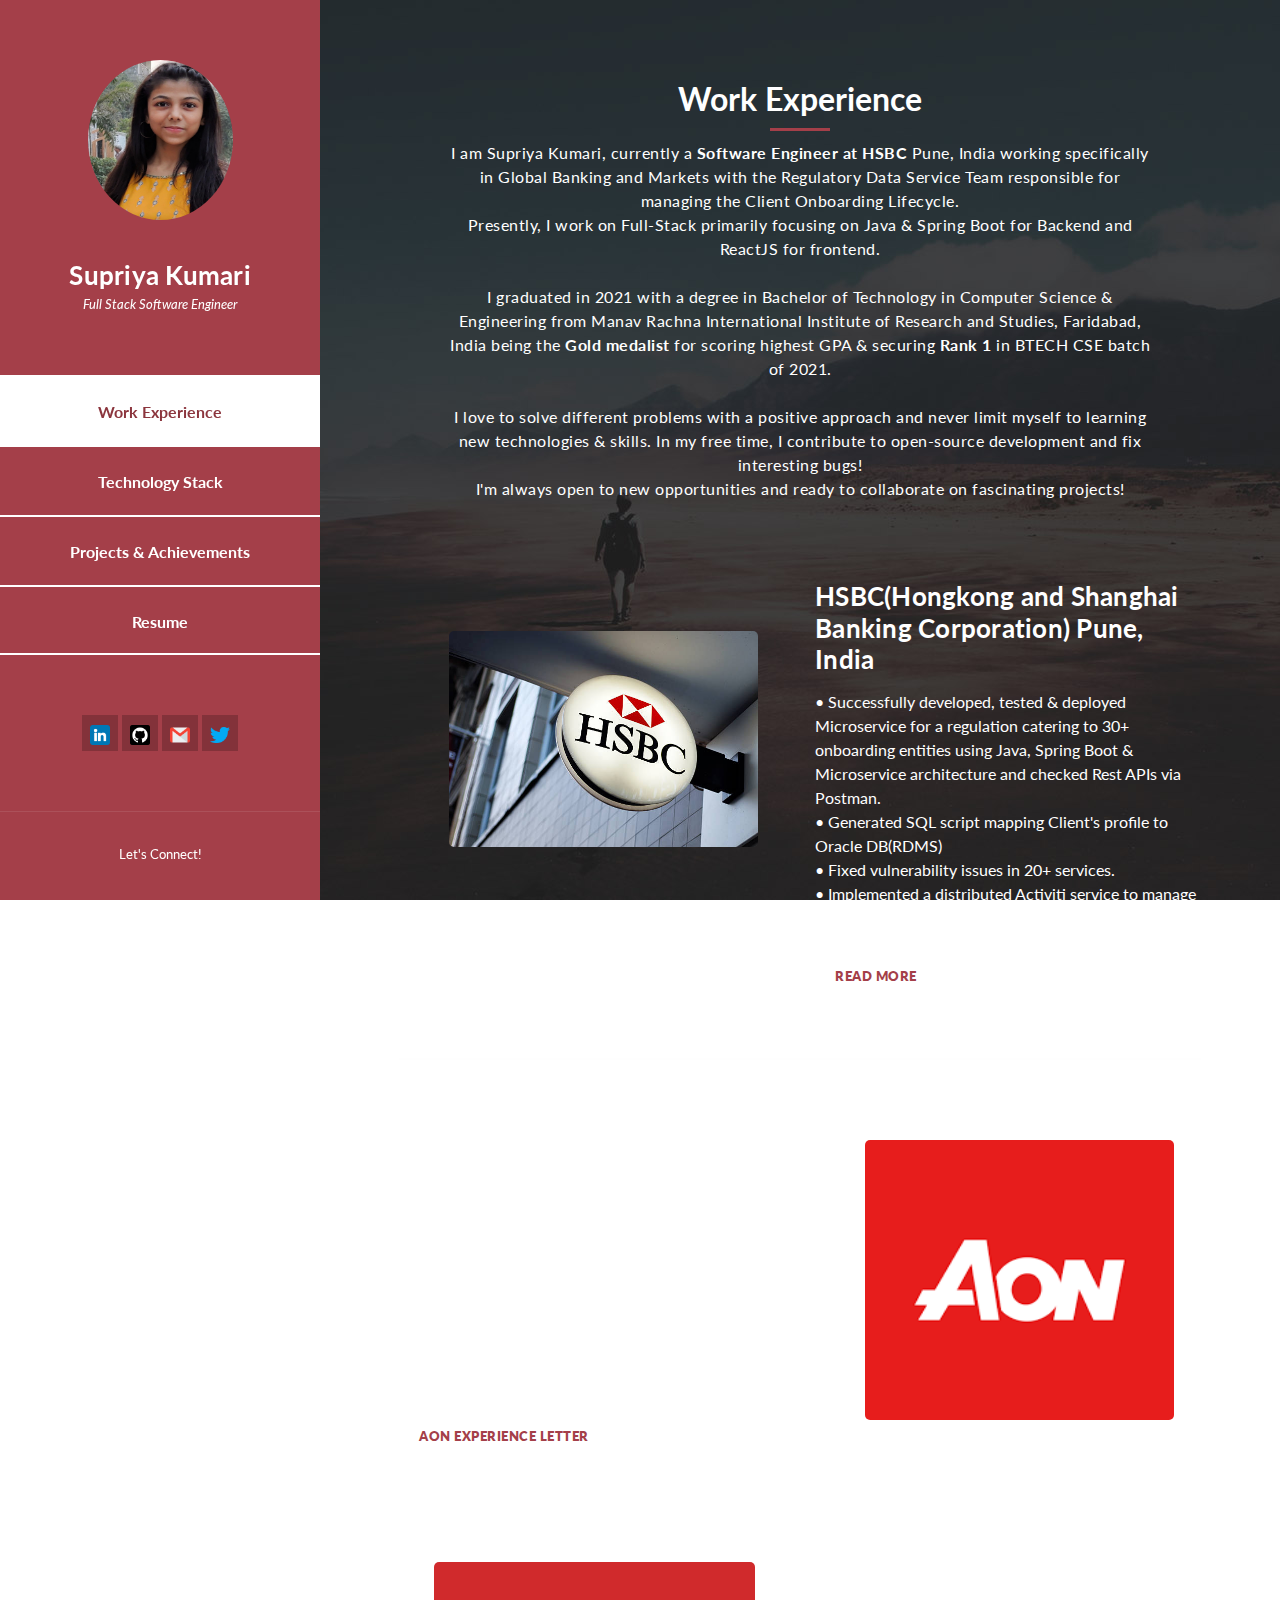
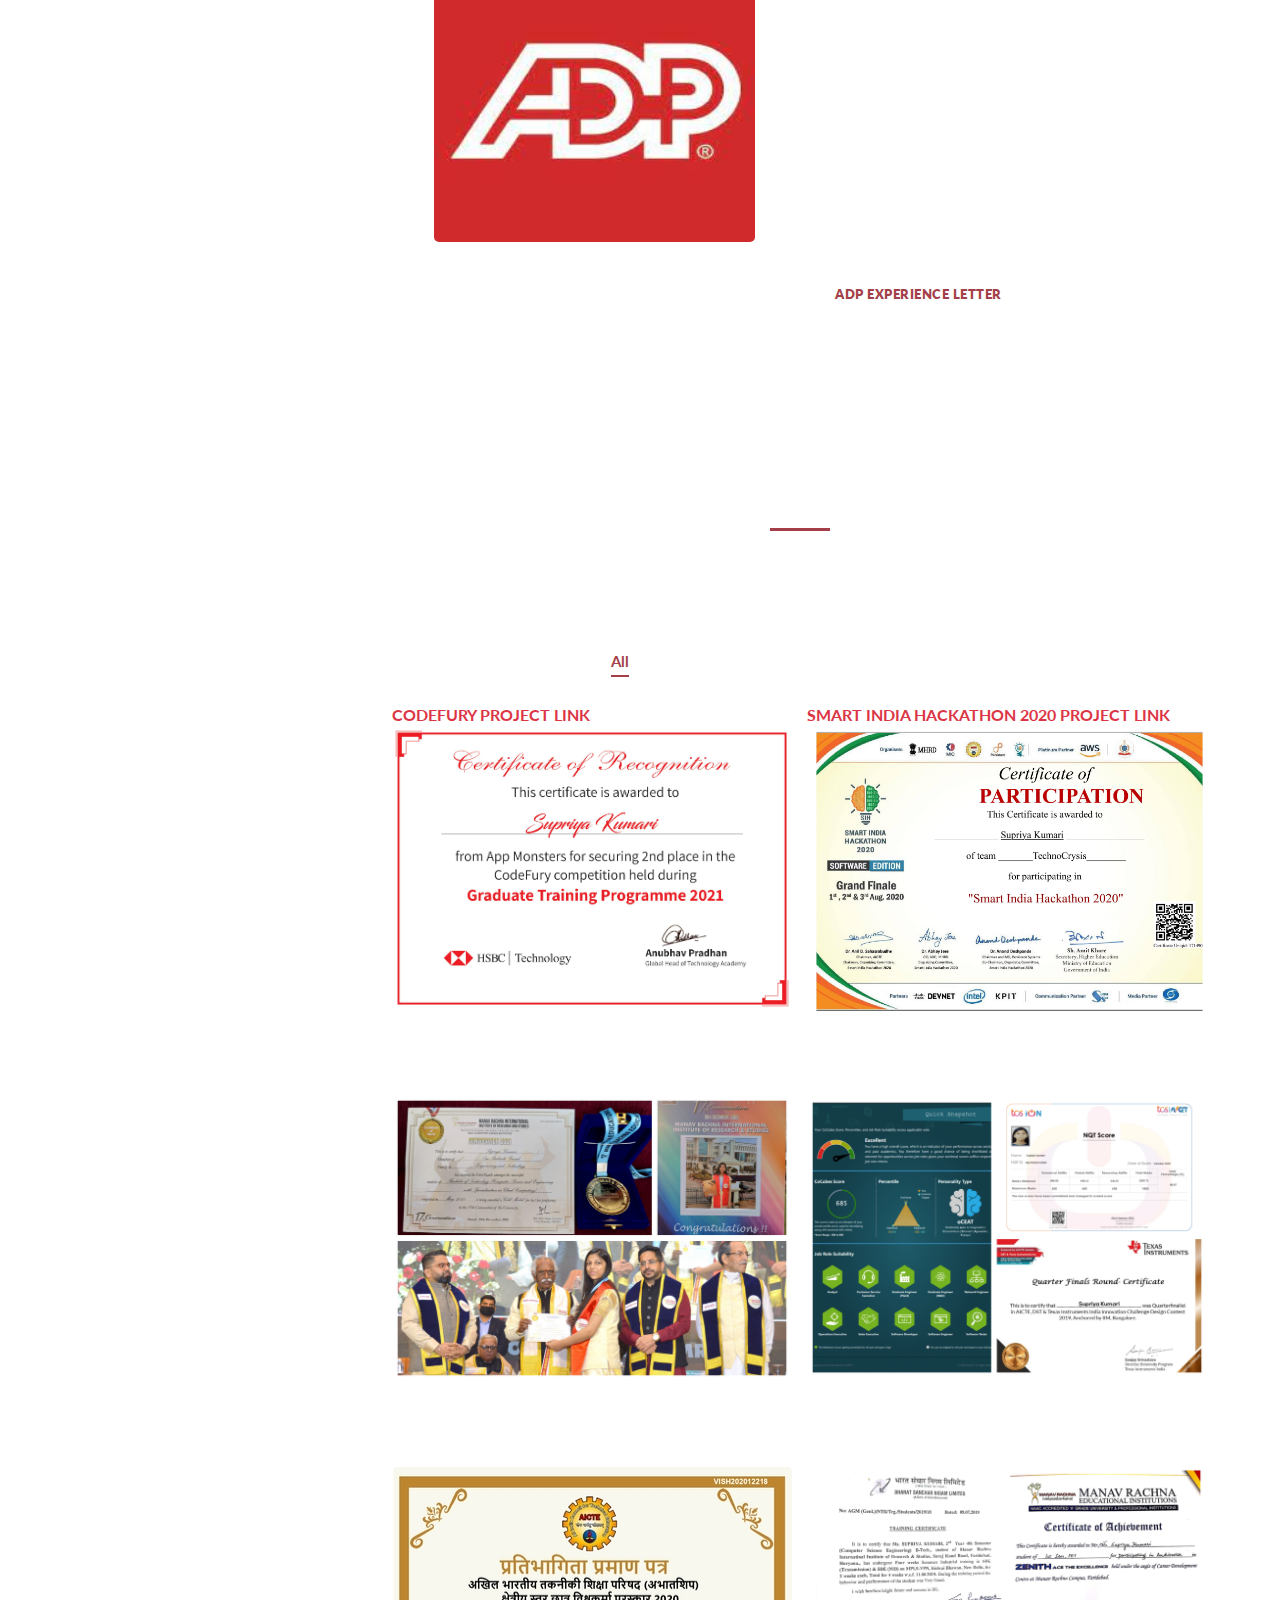
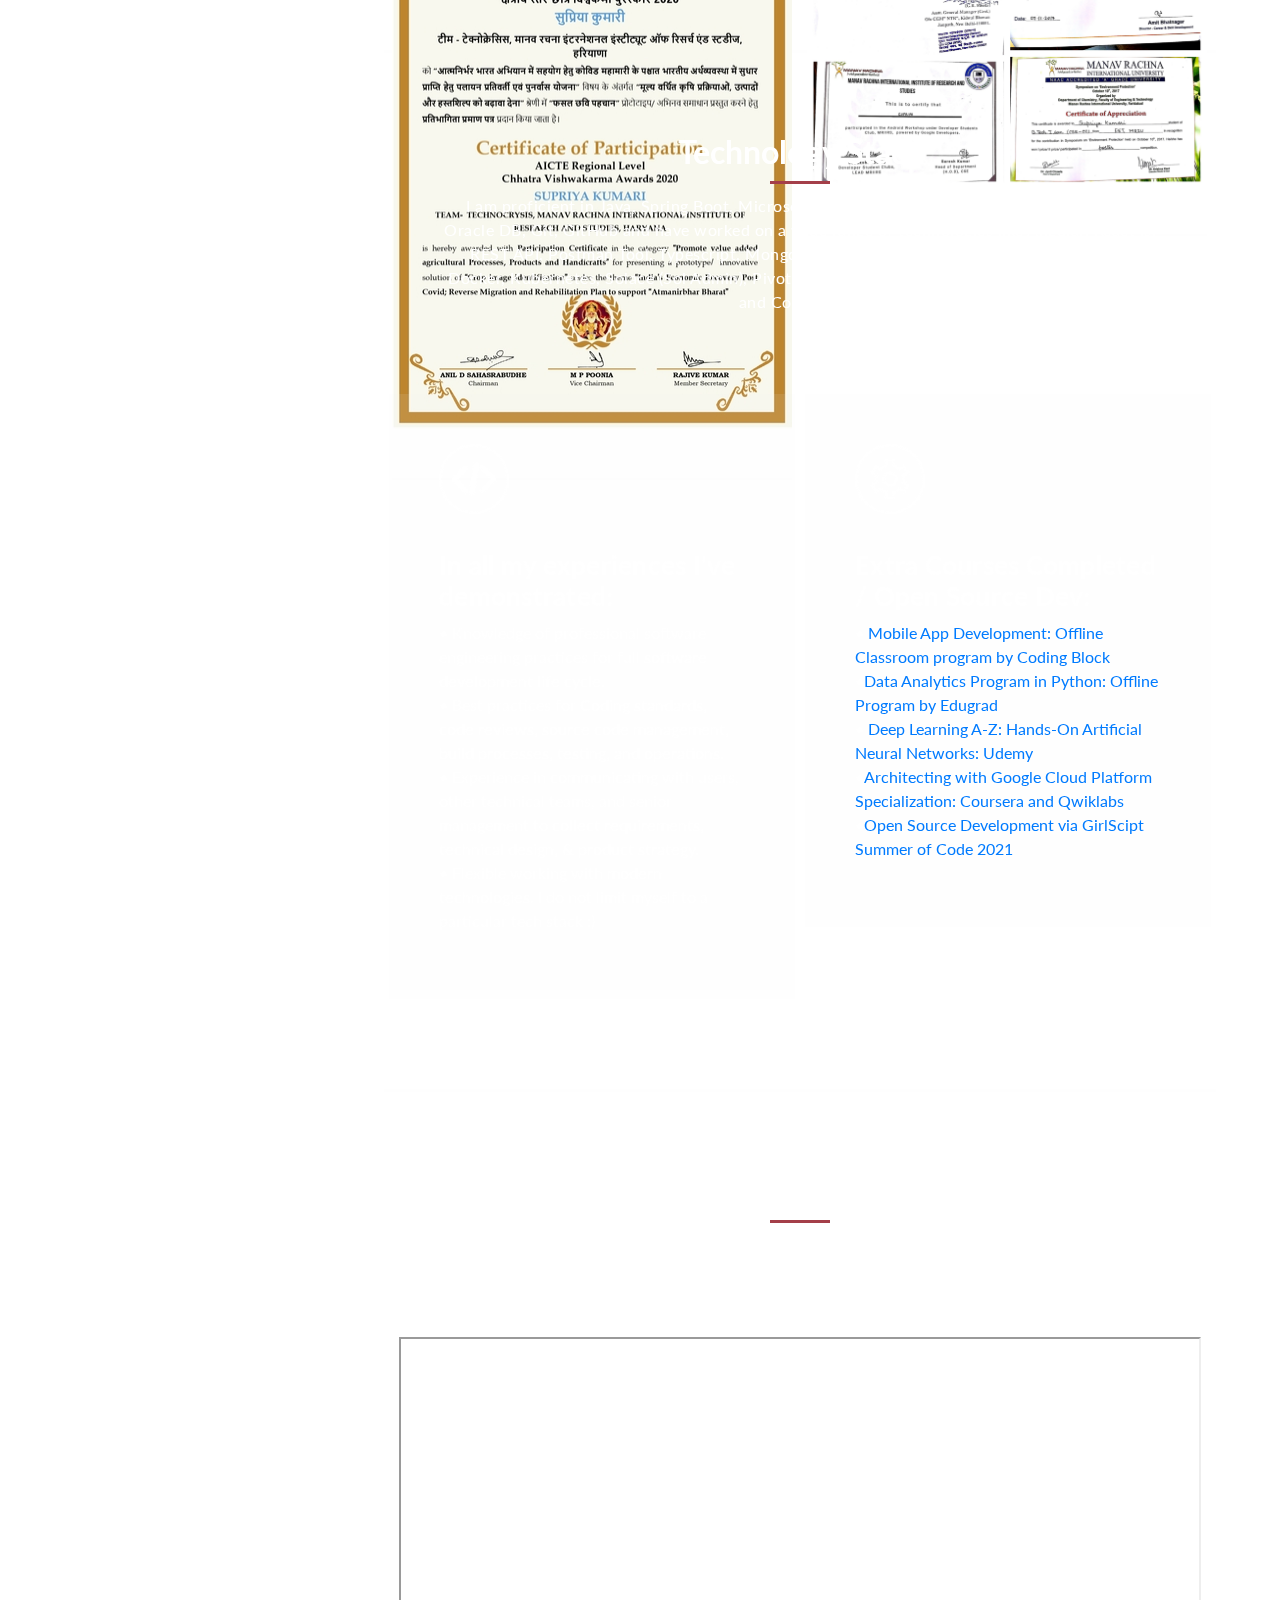
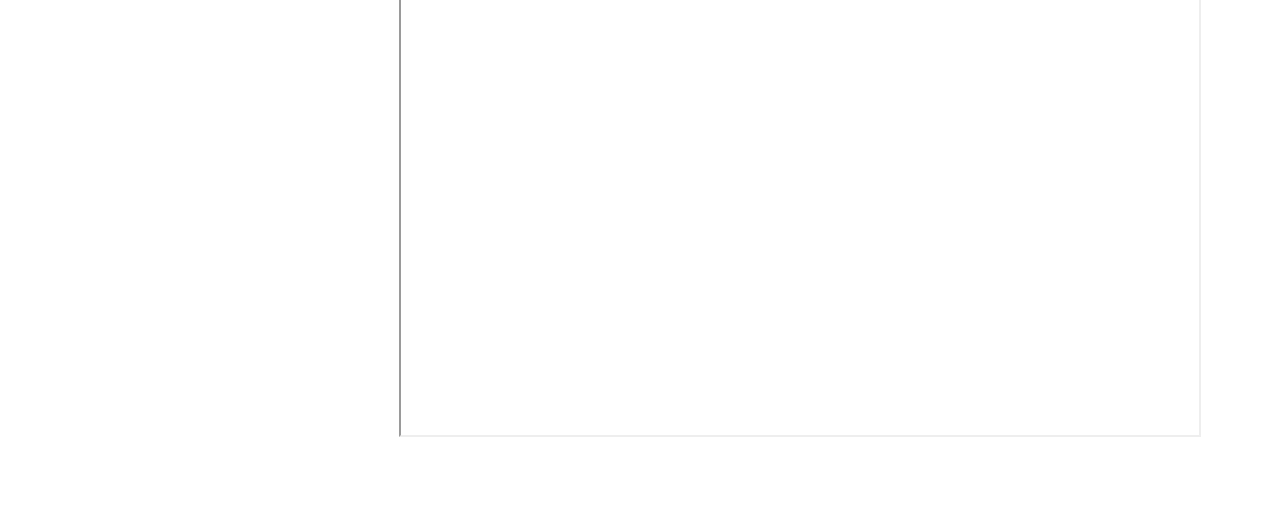
==== commit 5c3fb7af: "Modified position to absolute for both Training & Events" ====
--- a/index.html
+++ b/index.html
@@ -319,7 +319,7 @@
                   </figure>
                 </div>
 
-                <div class="isotope-item" data-type="Training & Events" style="position: relative;">
+                <div class="isotope-item" data-type="Training & Events" style="position: absolute;">
                   <figure class="snip1321">
                     <img
                       src="assets/images/portfolio-05.jpg"
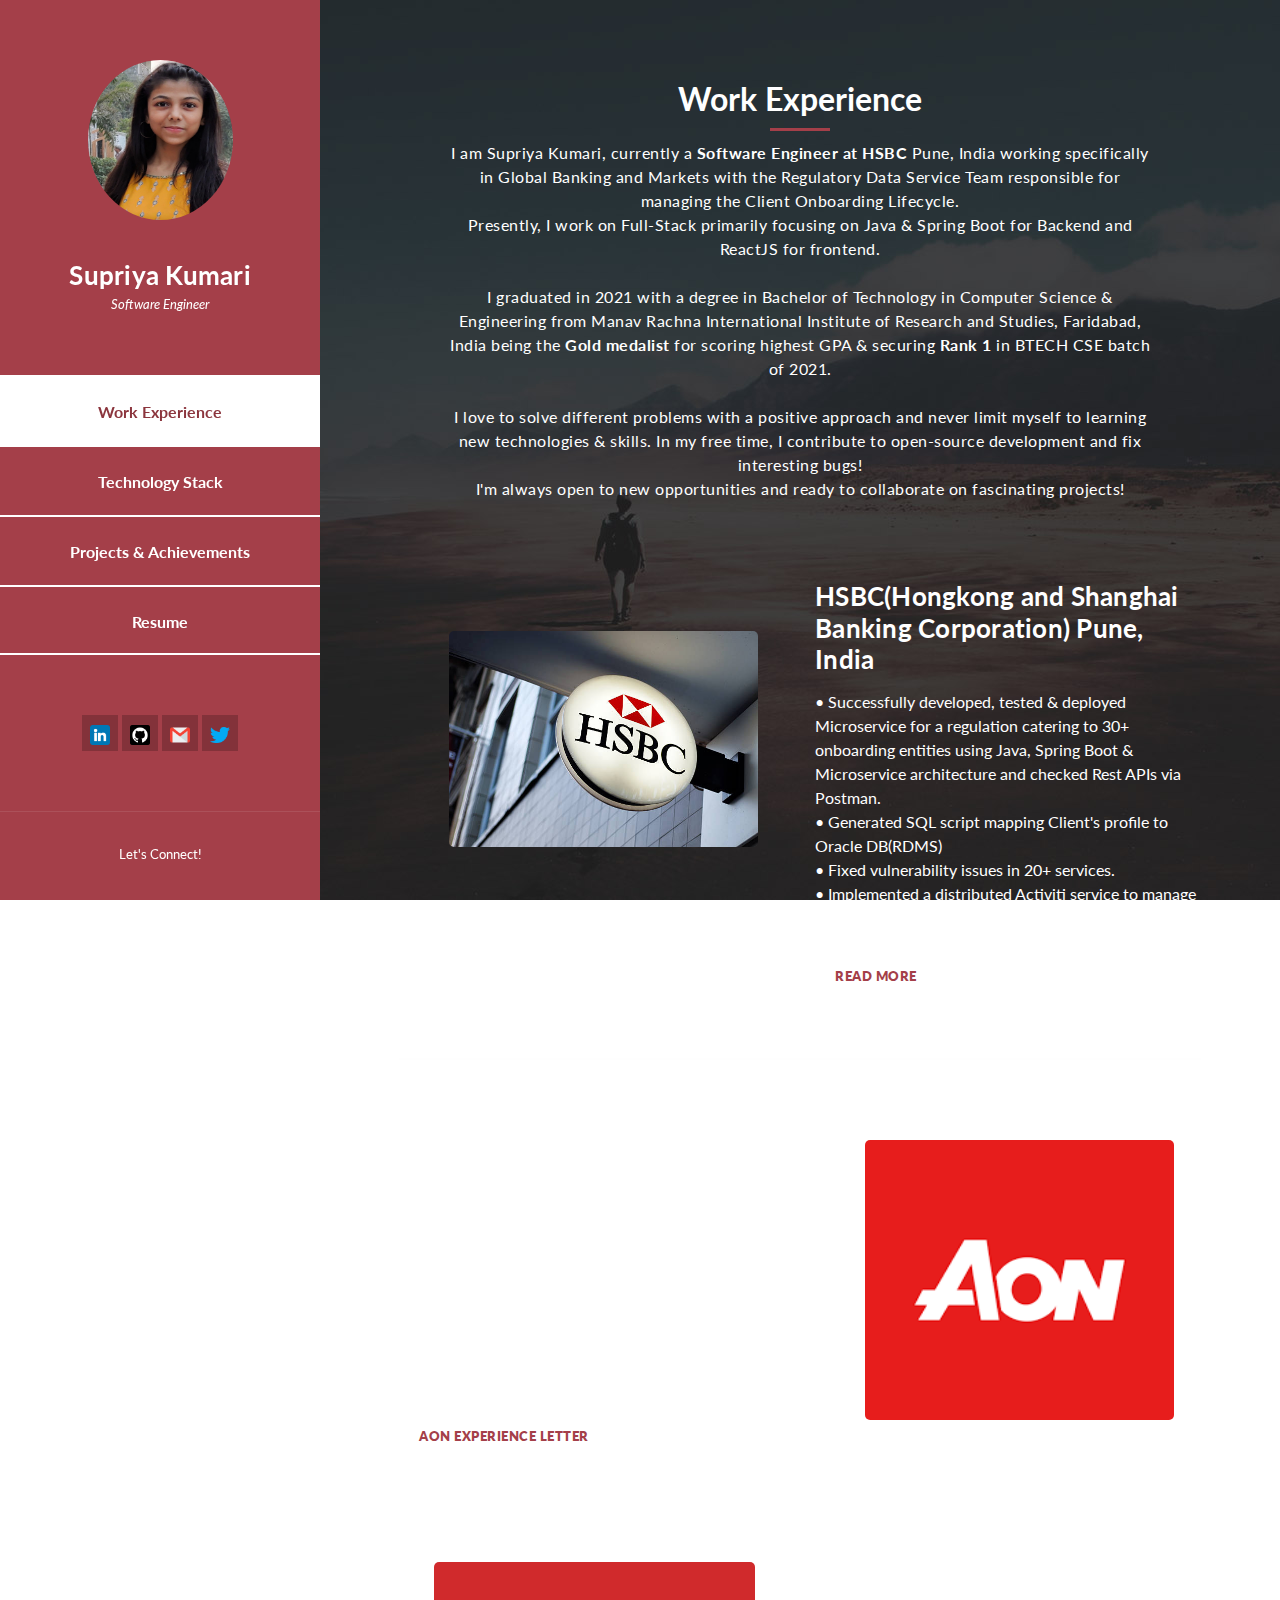
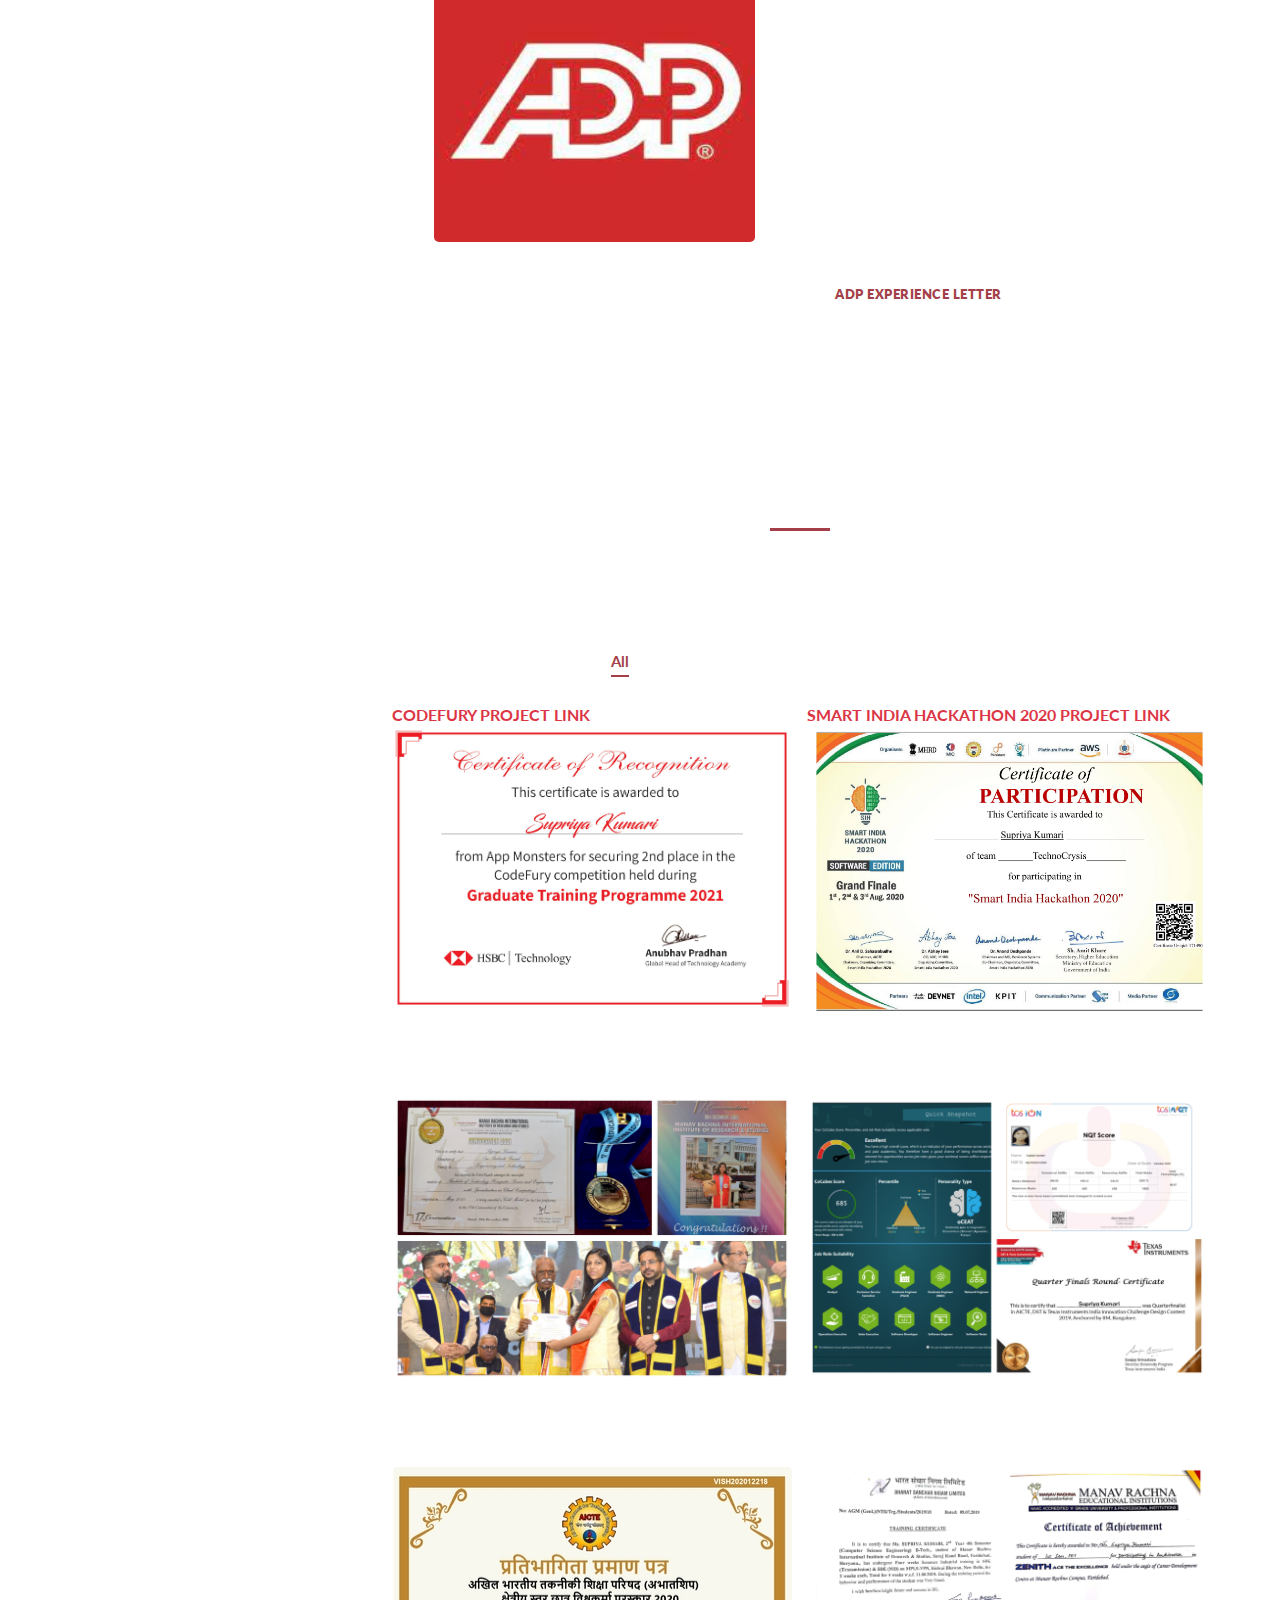
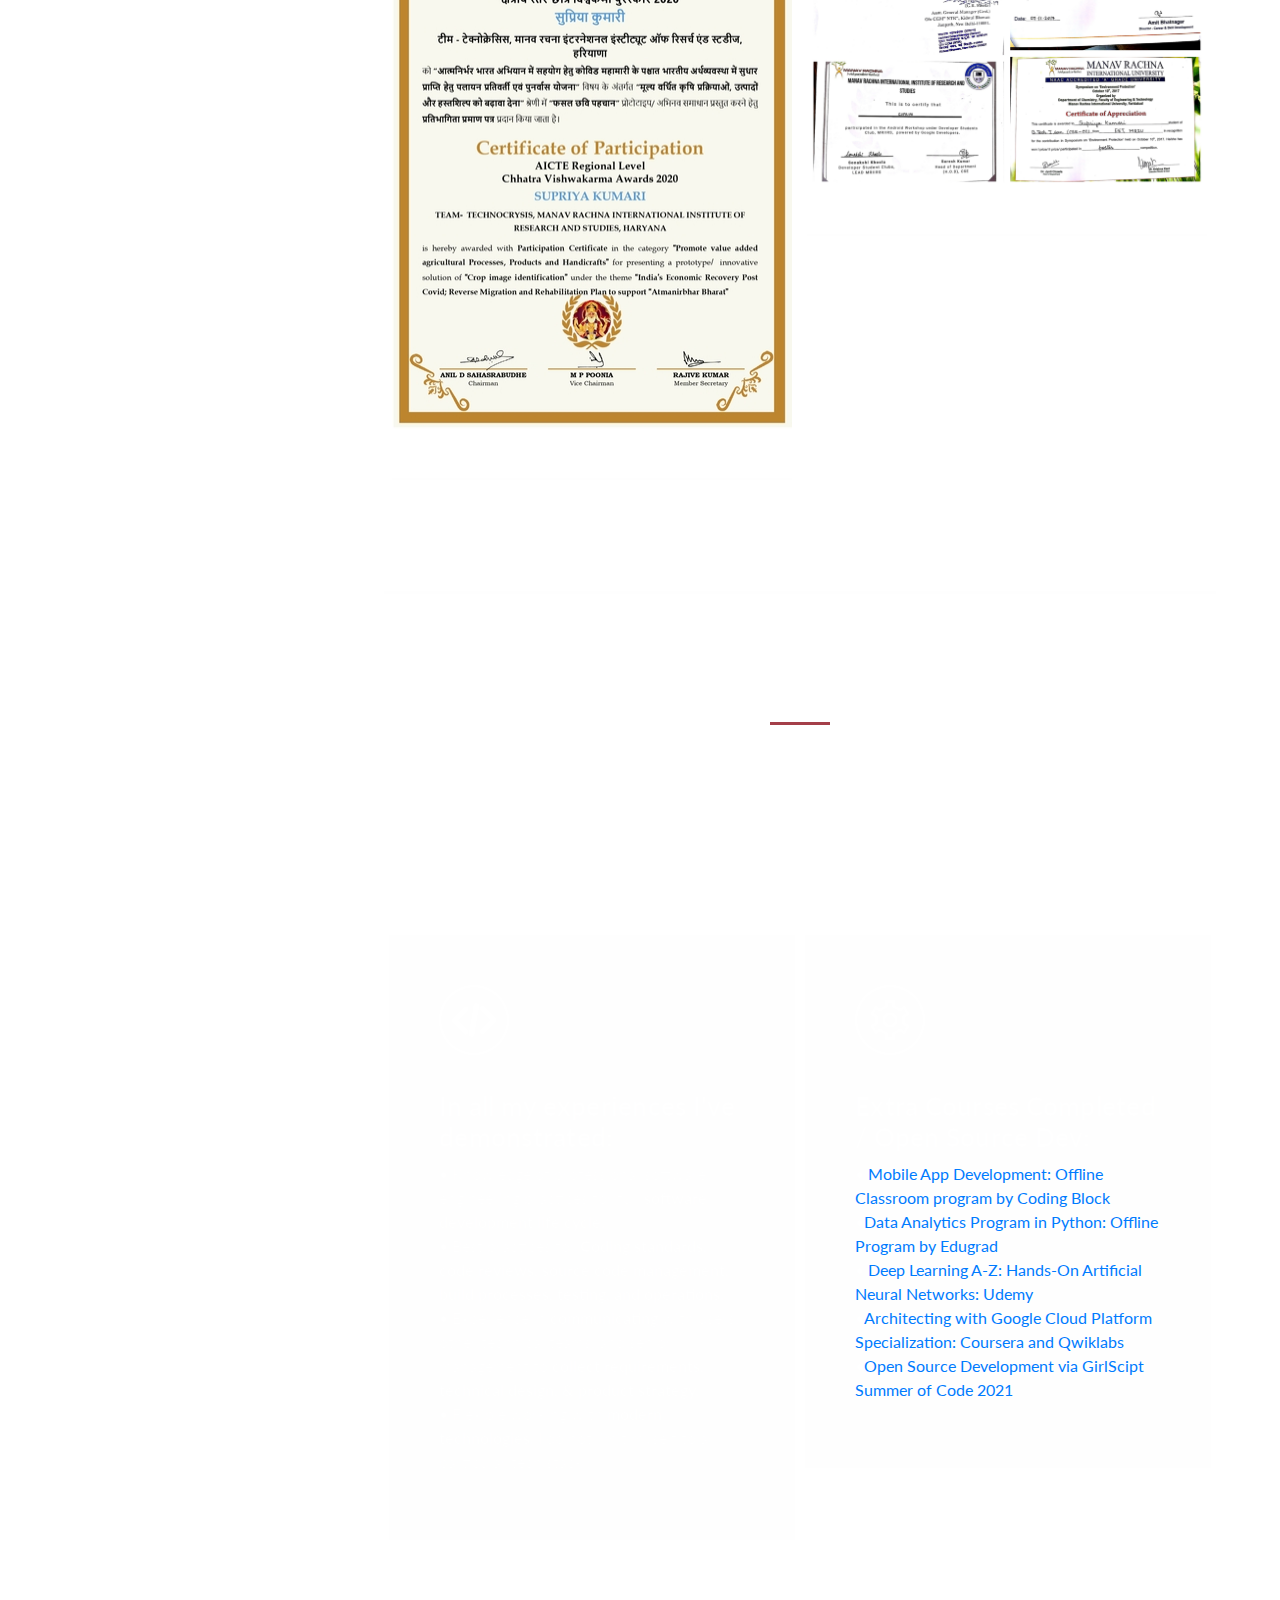
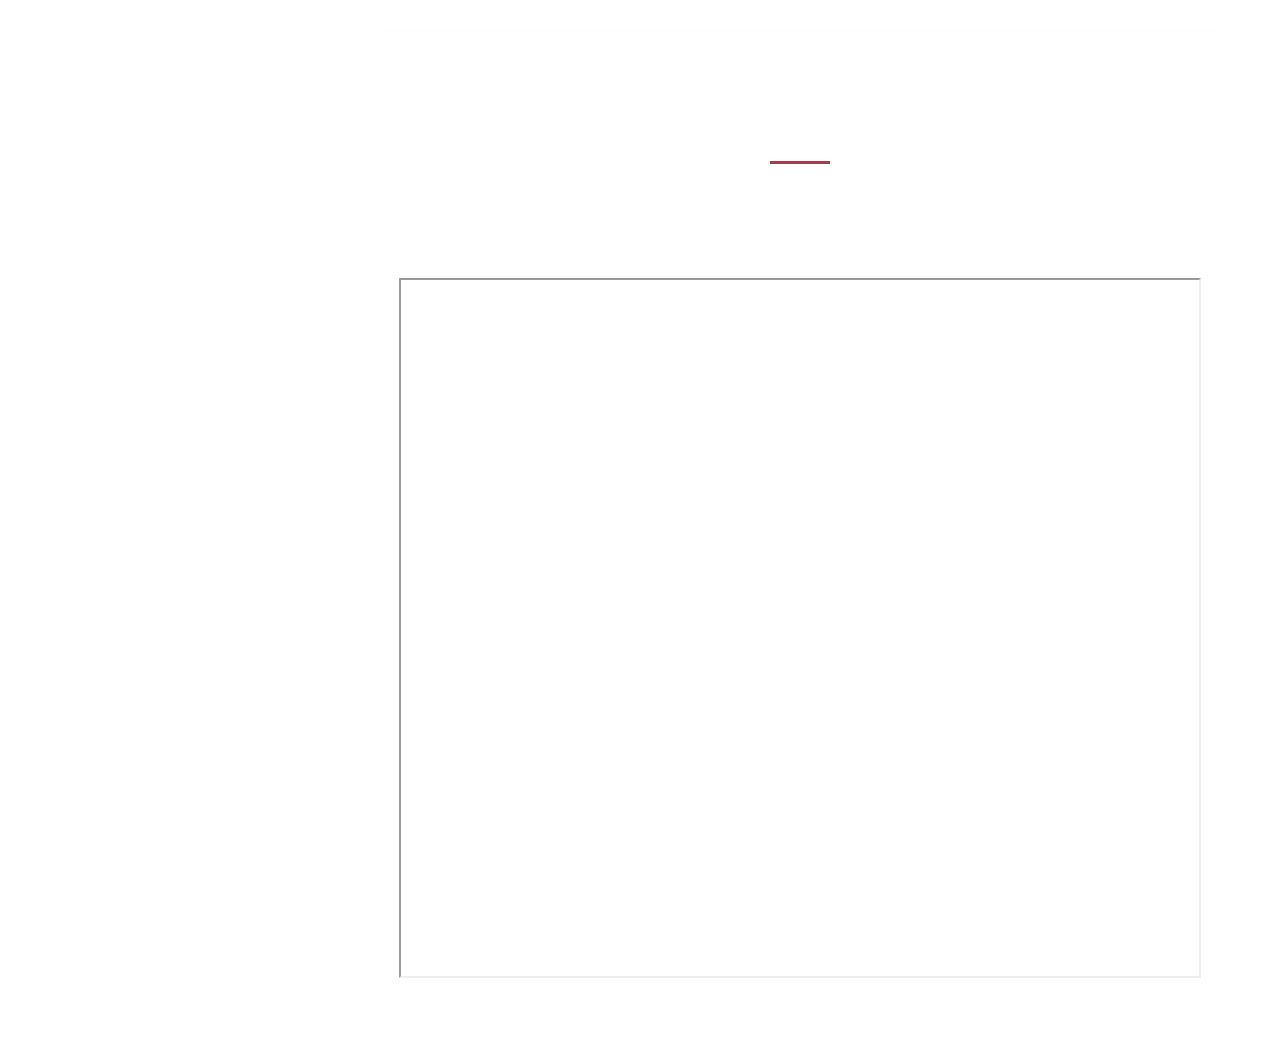
==== commit a867dd66: "Modified Full Stack to Software Engineer" ====
--- a/index.html
+++ b/index.html
@@ -41,7 +41,7 @@
             </div>
             <div class="author-content">
               <h4>Supriya Kumari</h4>
-              <span>Full Stack Software Engineer</span>
+              <span>Software Engineer</span>
             </div>
             <nav class="main-nav" role="navigation">
               <ul class="main-menu">
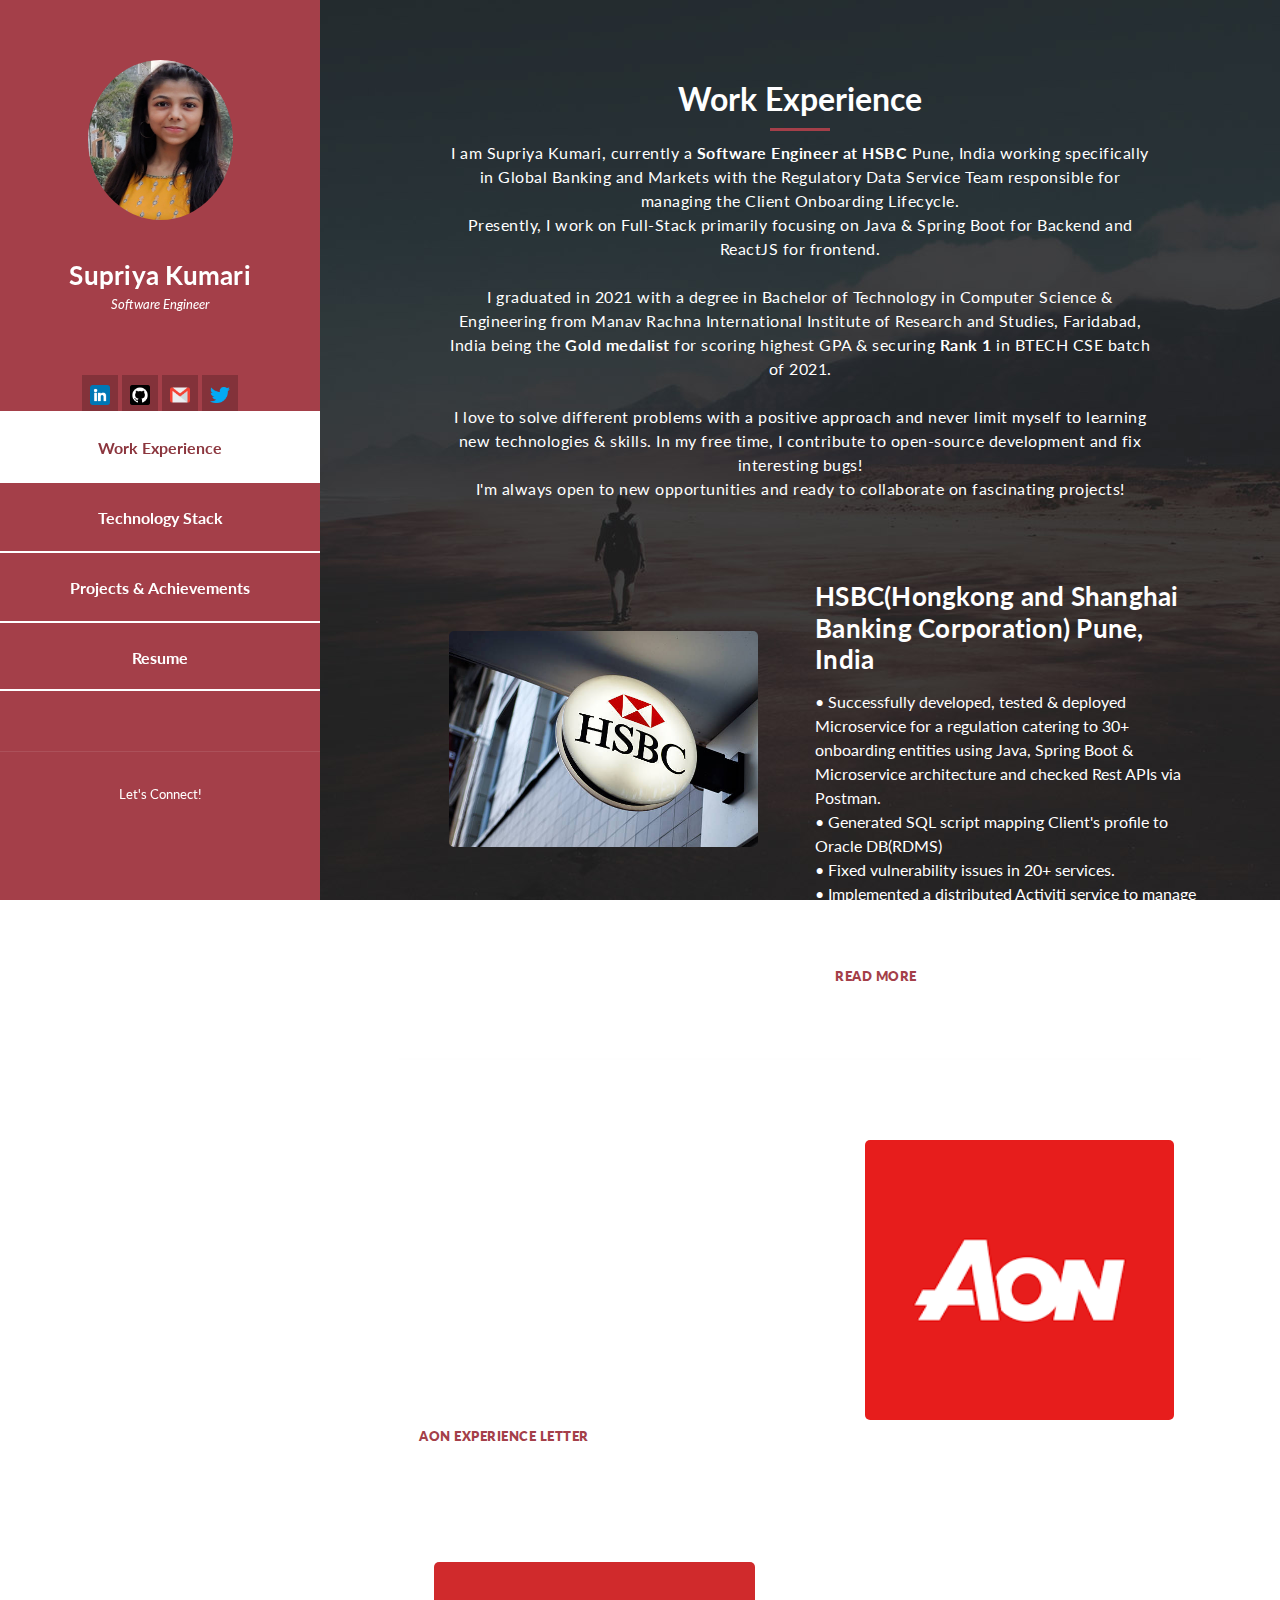
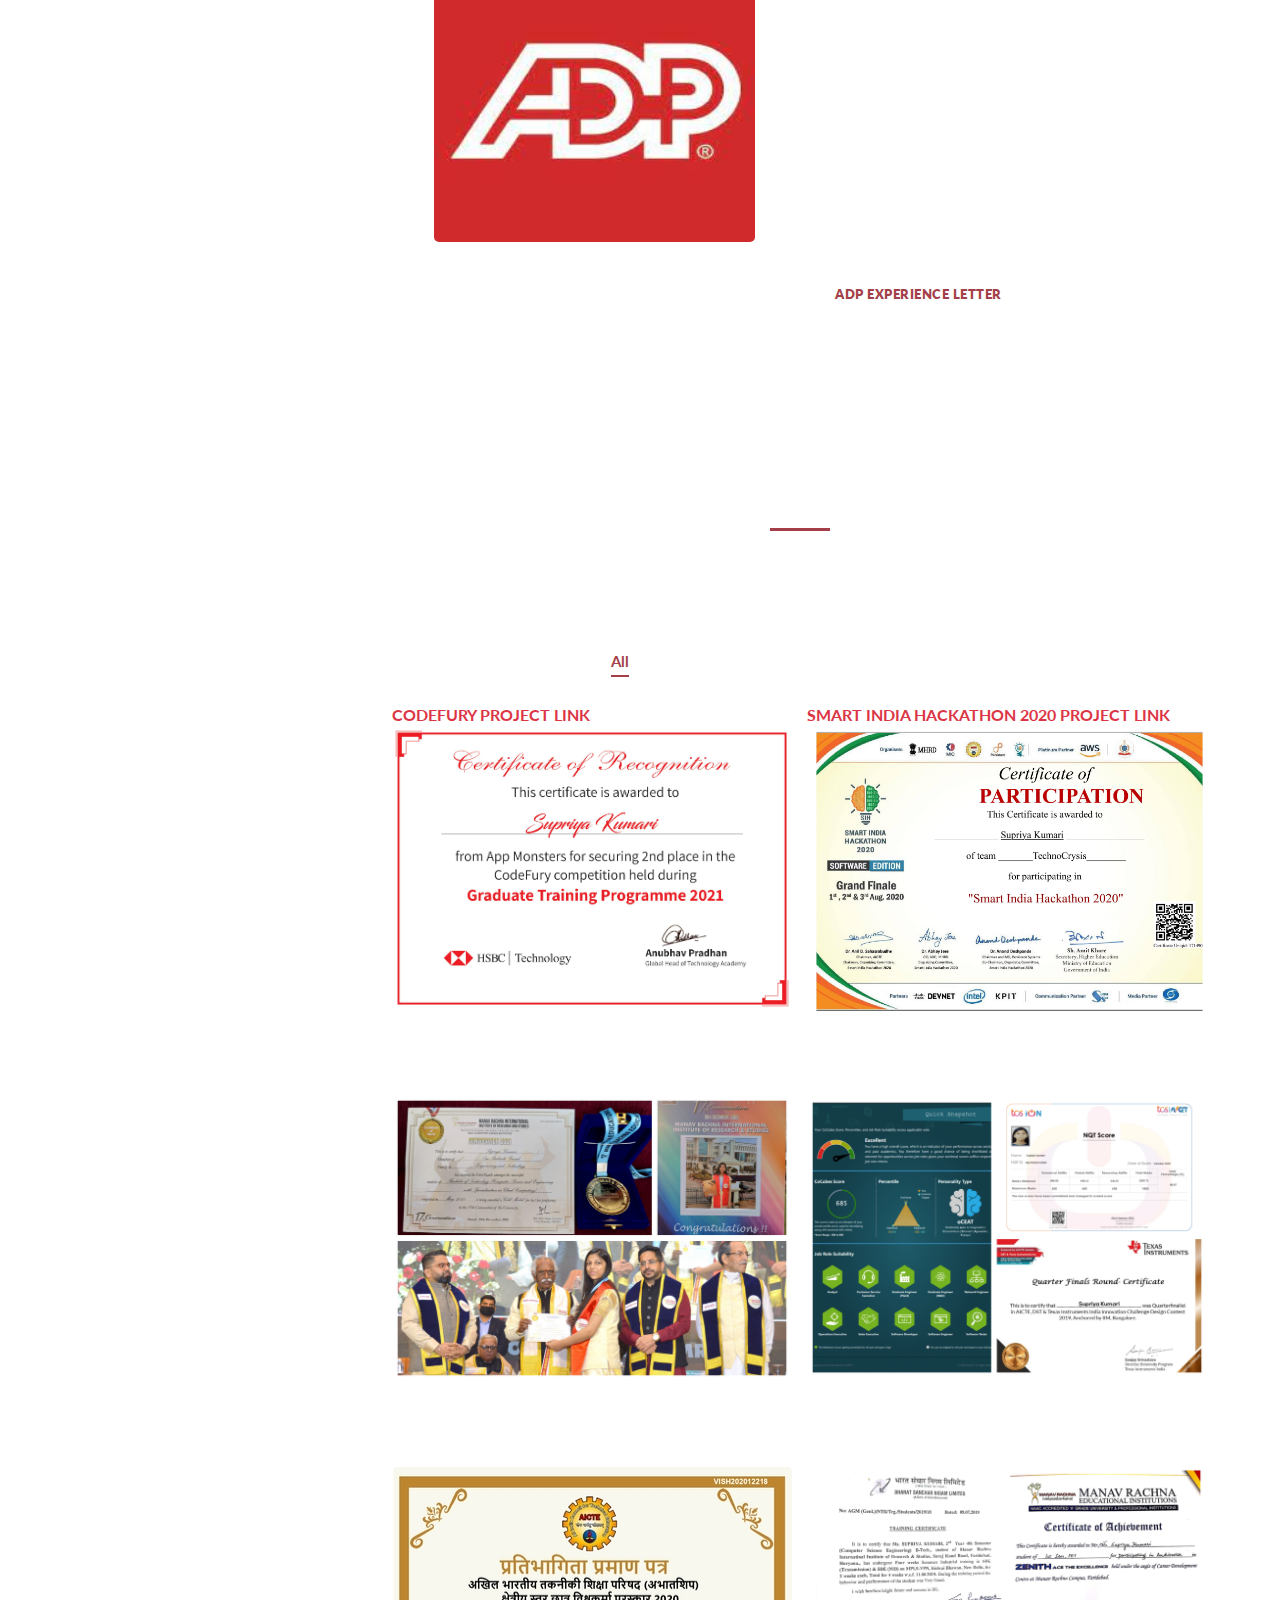
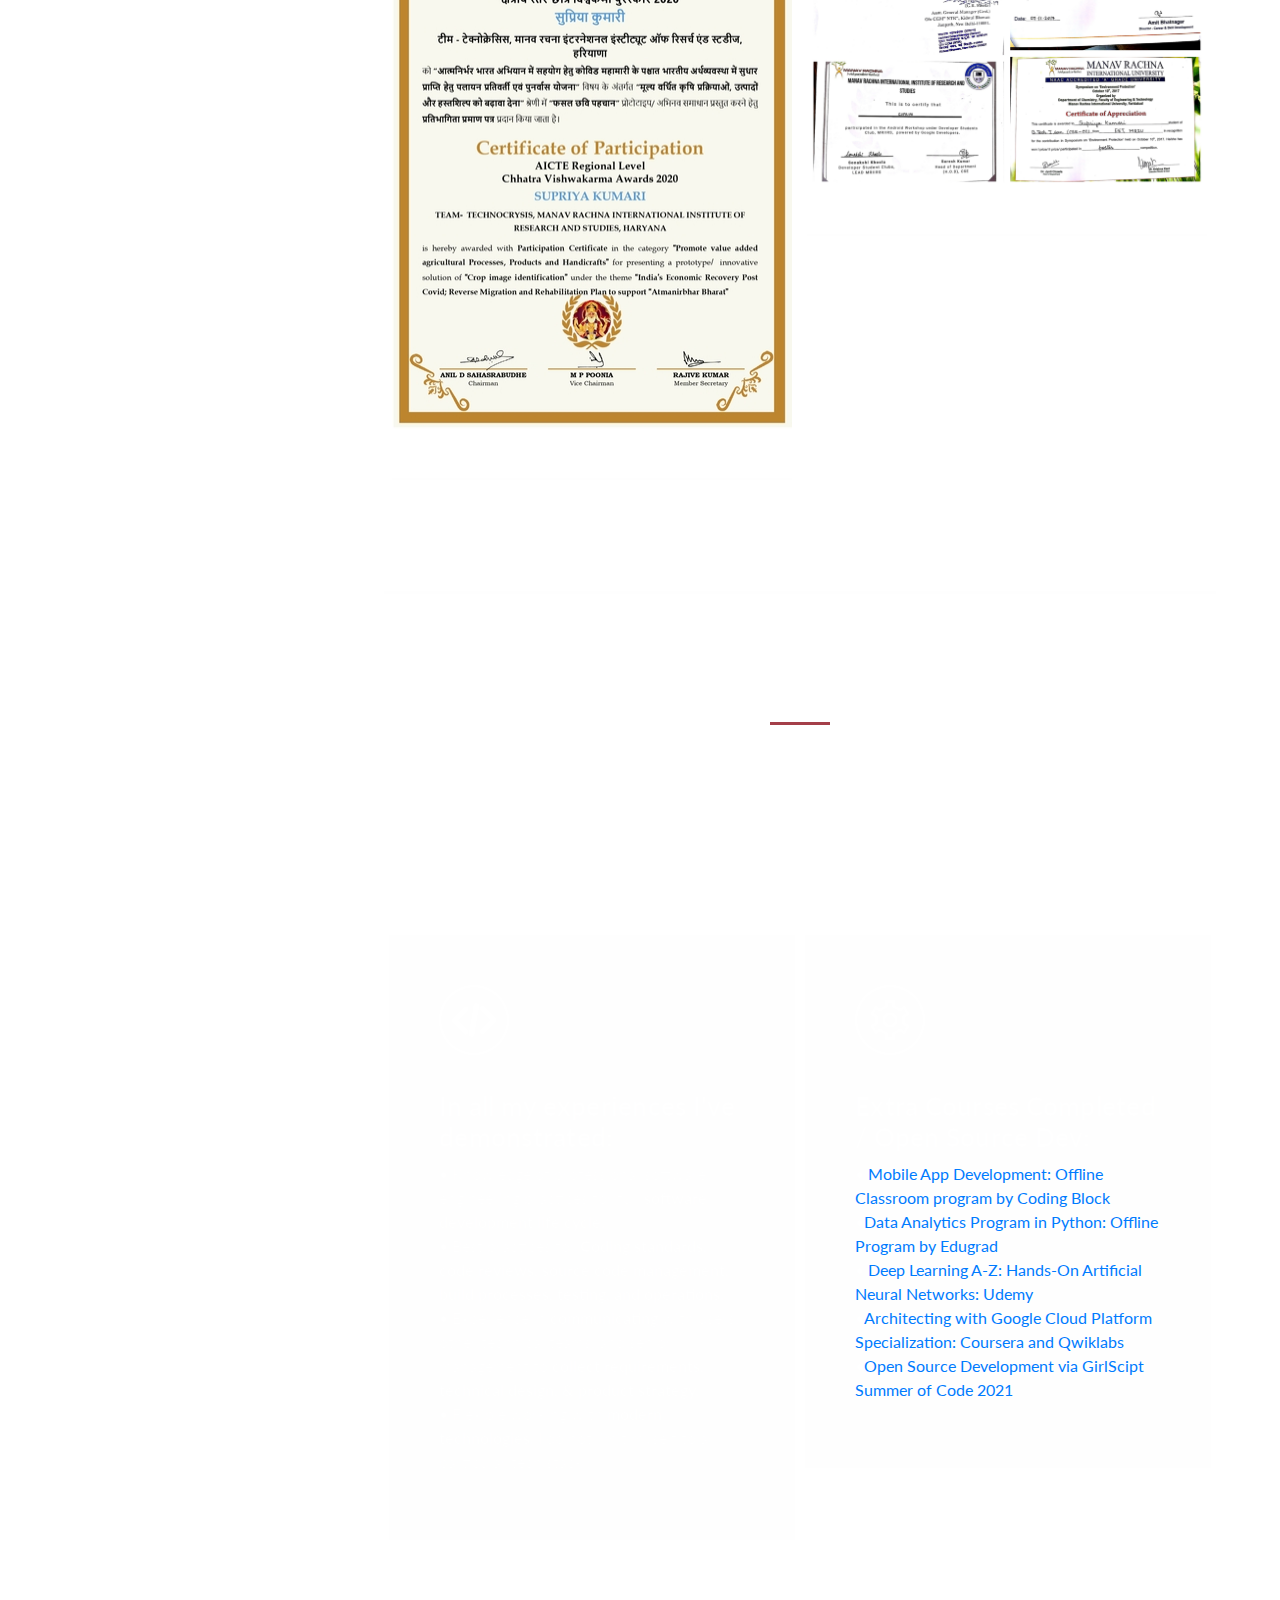
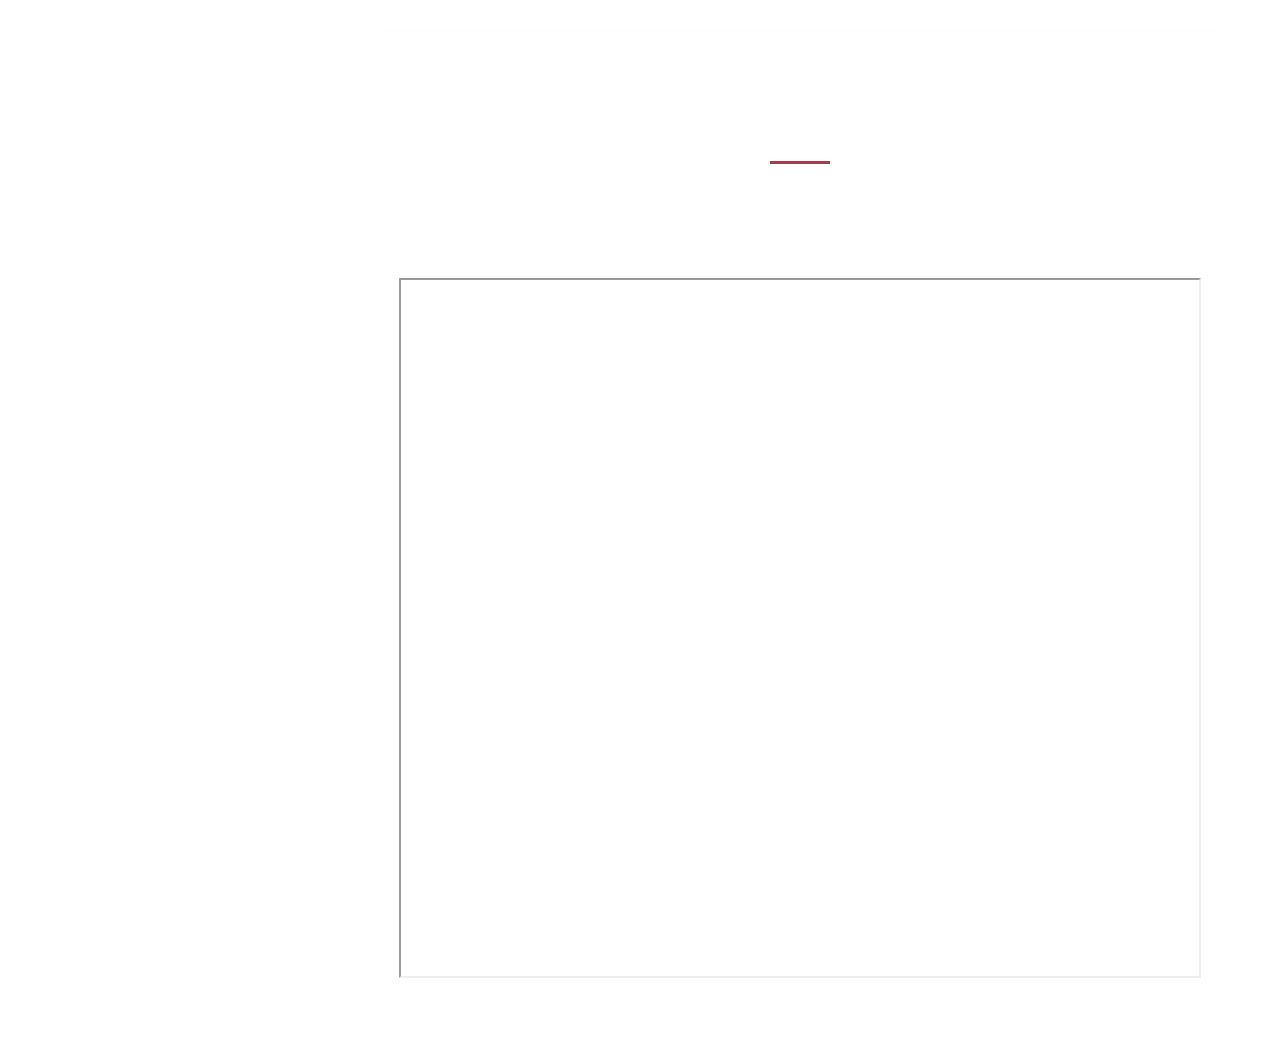
==== commit 66ab09df: "Changed social network links below pic" ====
--- a/index.html
+++ b/index.html
@@ -43,14 +43,6 @@
               <h4>Supriya Kumari</h4>
               <span>Software Engineer</span>
             </div>
-            <nav class="main-nav" role="navigation">
-              <ul class="main-menu">
-                <li><a href="#section1">Work Experience</a></li>
-                <li><a href="#section2">Technology Stack</a></li>
-                <li><a href="#section3">Projects & Achievements</a></li>
-                <li><a href="#section4">Resume</a></li> 
-              </ul>
-            </nav>
             <div class="social-network">
               <ul class="soial-icons">
            
@@ -69,6 +61,15 @@
                 </li>
               </ul>
             </div>
+            <nav class="main-nav" role="navigation">
+              <ul class="main-menu">
+                <li><a href="#section1">Work Experience</a></li>
+                <li><a href="#section2">Technology Stack</a></li>
+                <li><a href="#section3">Projects & Achievements</a></li>
+                <li><a href="#section4">Resume</a></li> 
+              </ul>
+            </nav>
+          
             <div class="copyright-text">
               <p>Let's Connect!</p>
             </div>
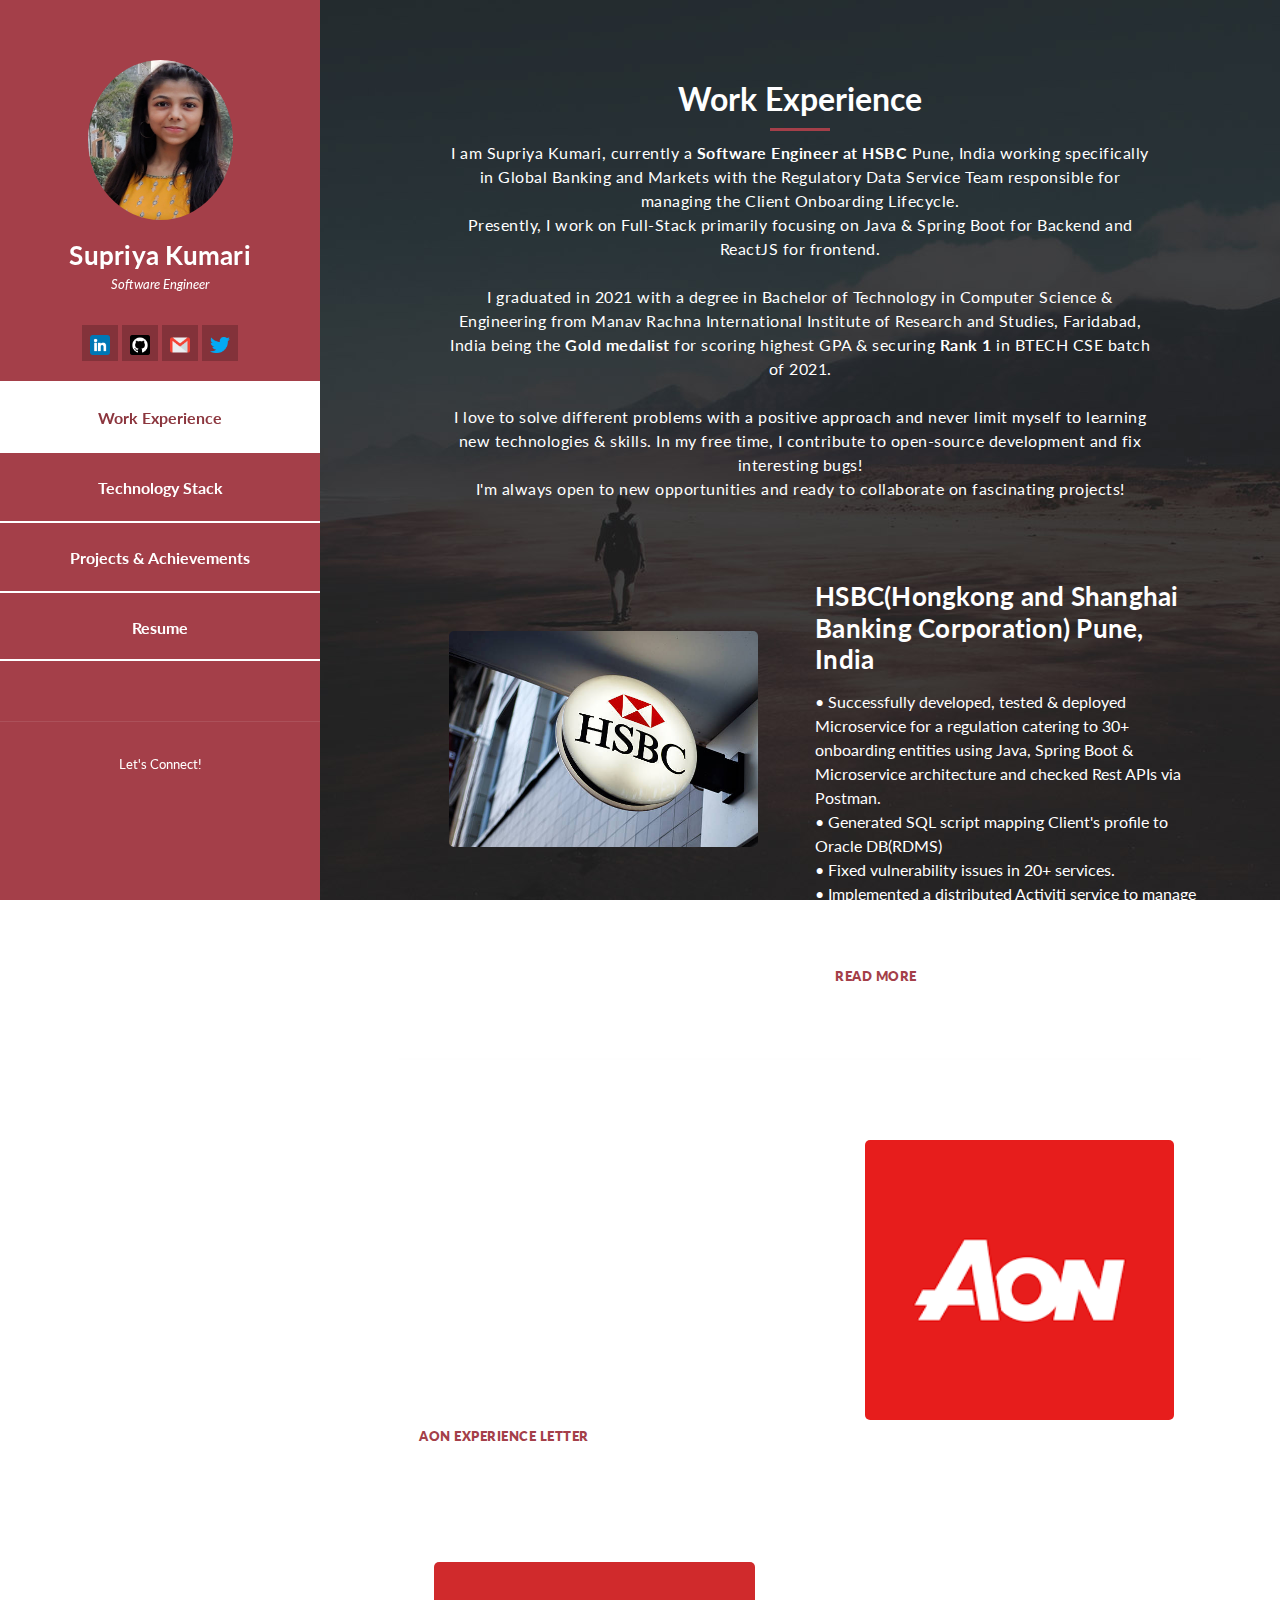
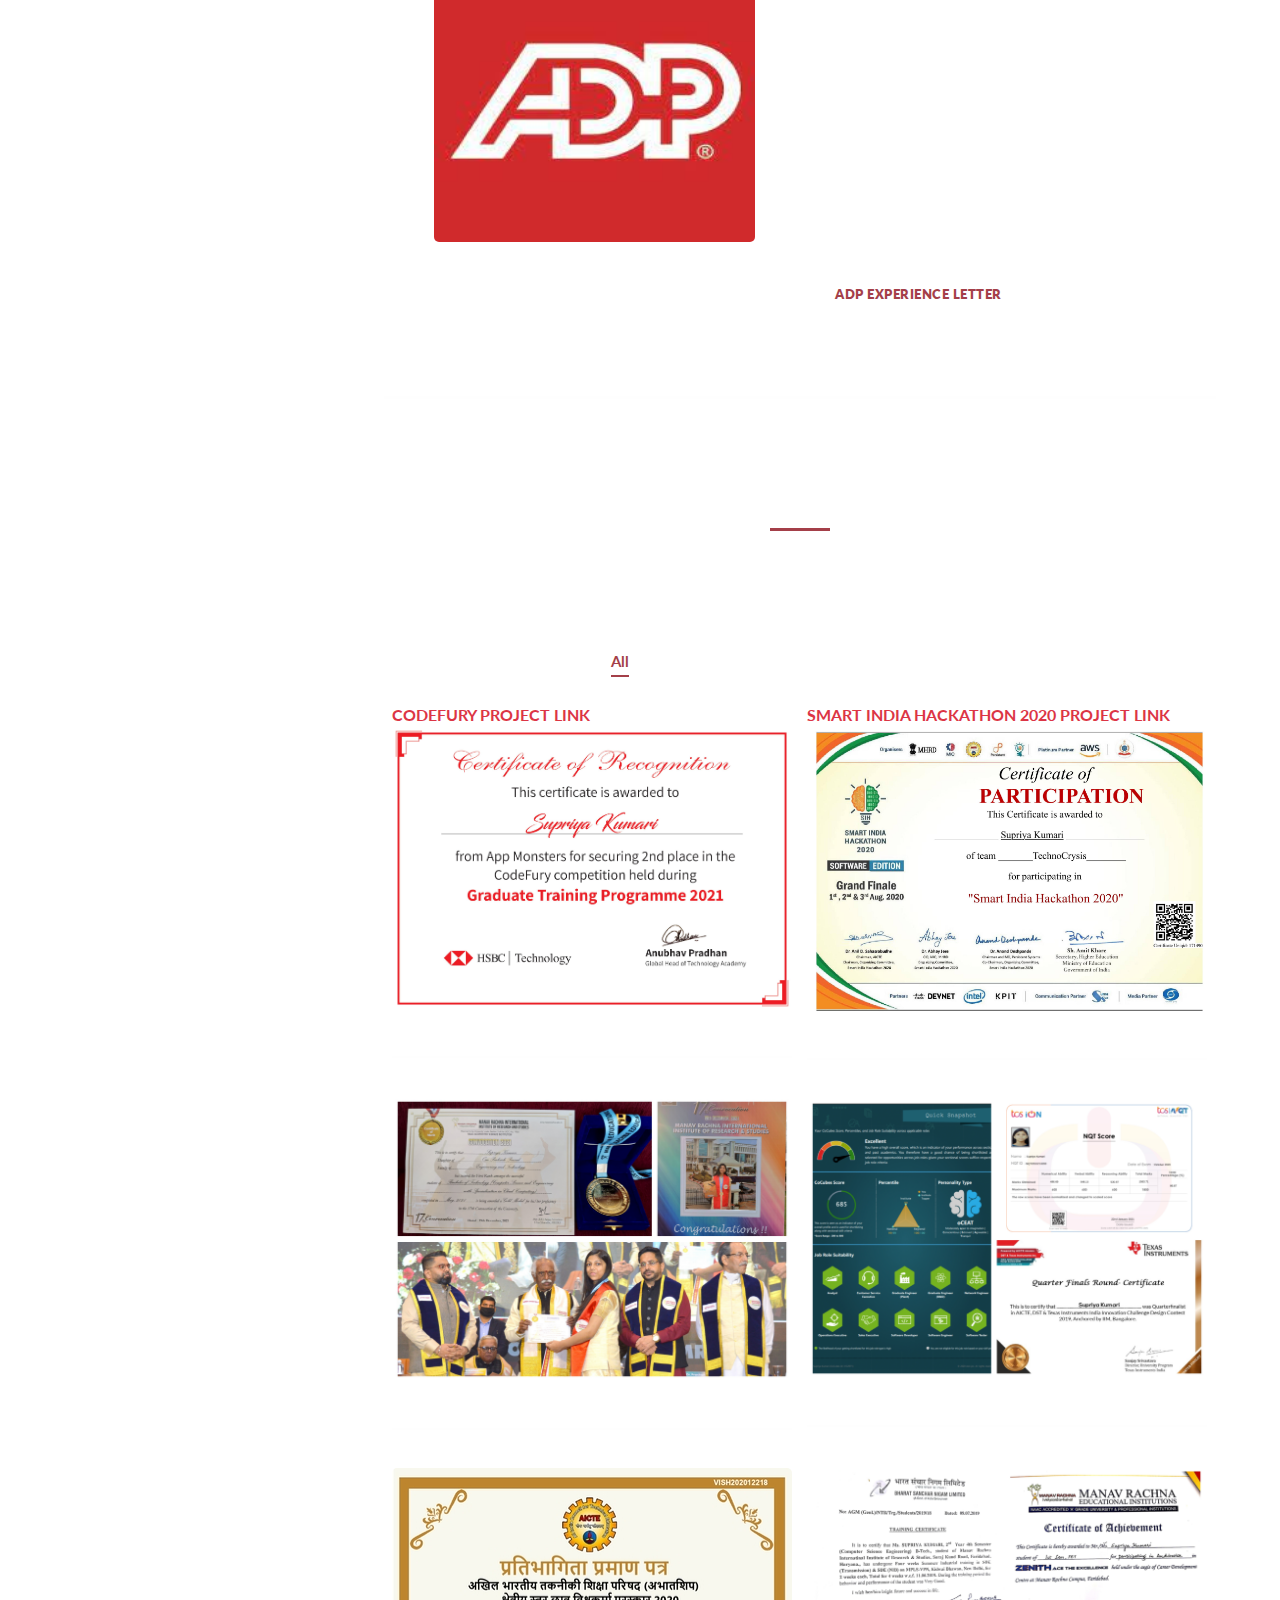
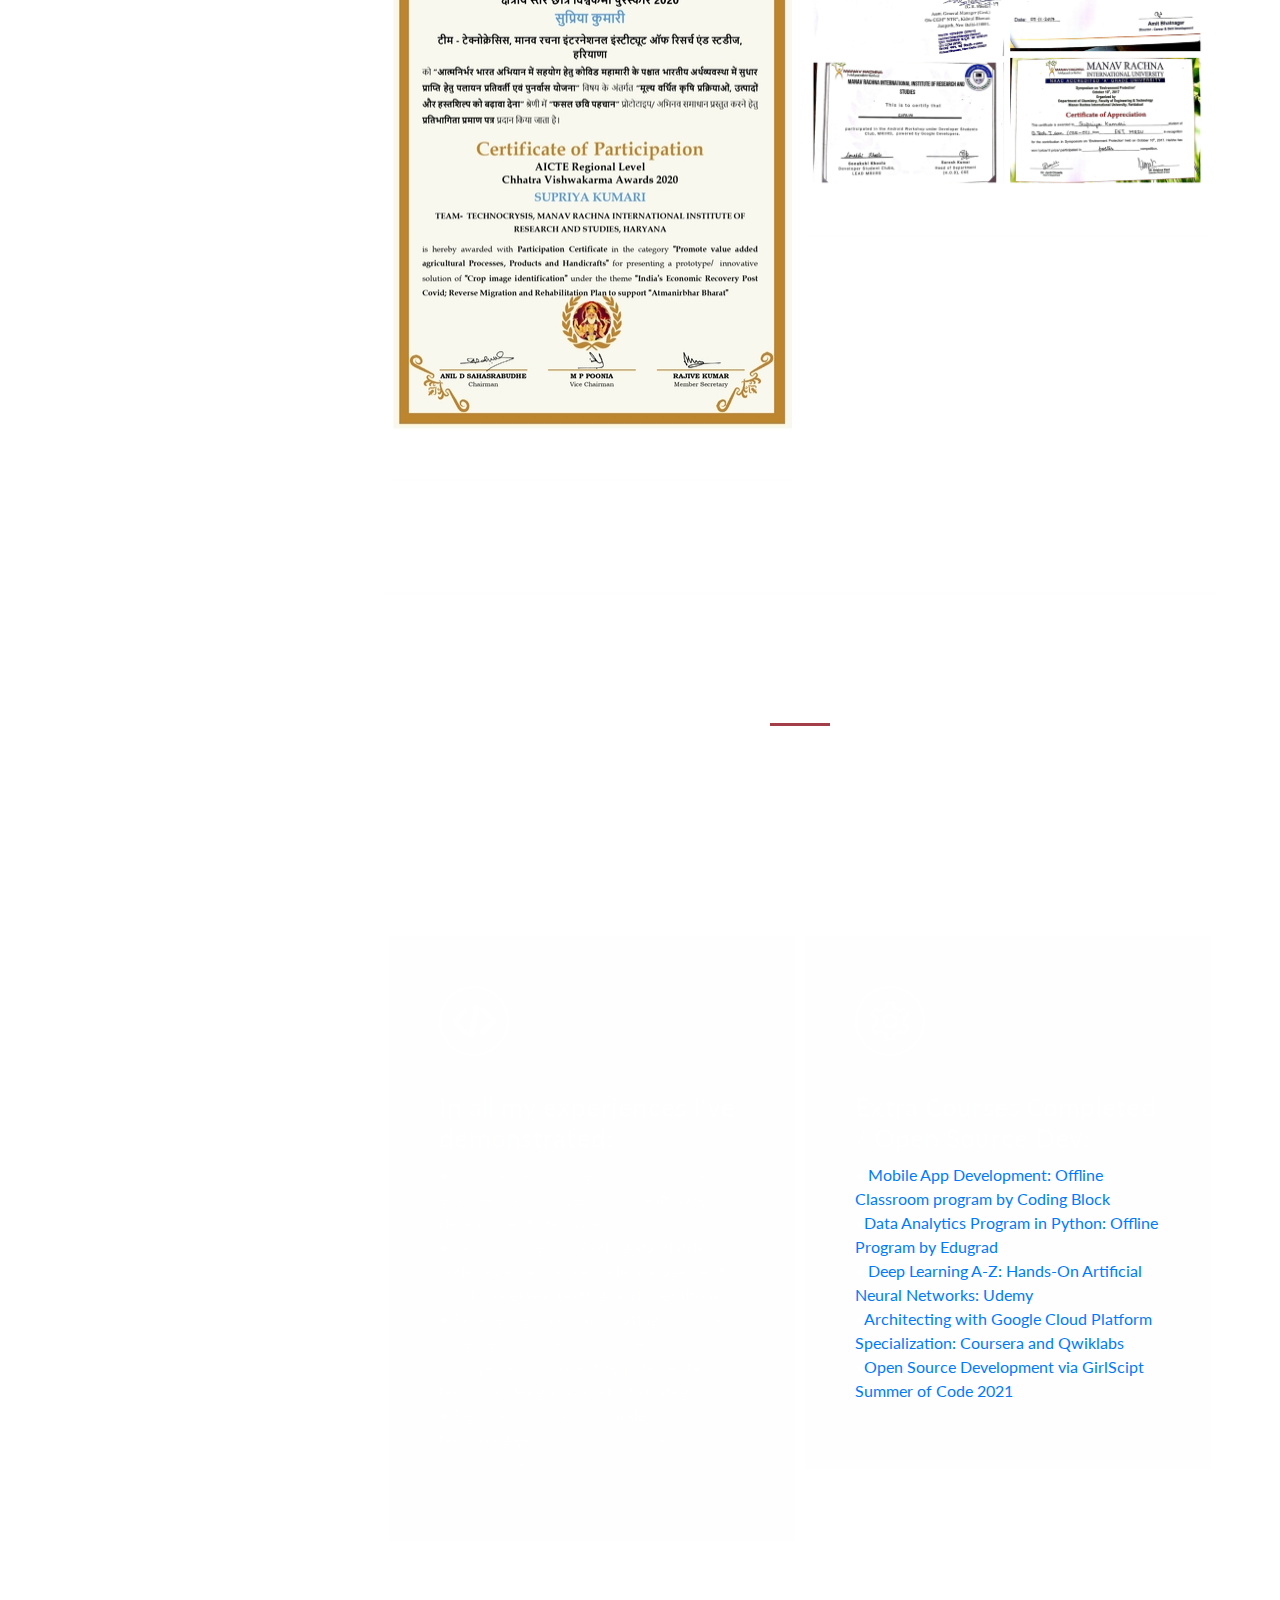
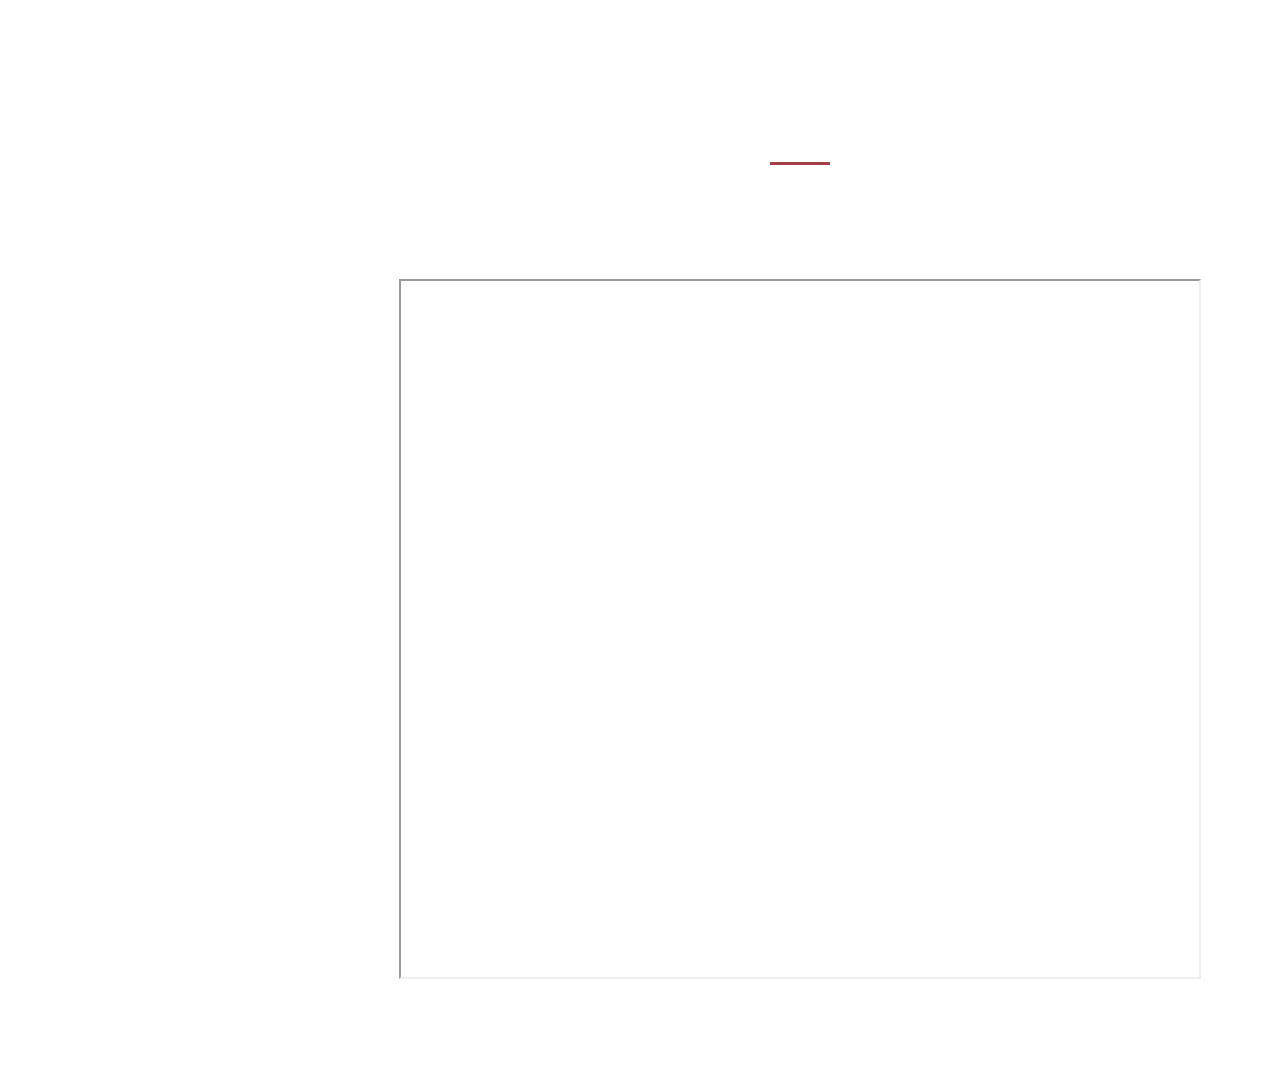
==== commit bb34742a: "Updated social network location" ====
--- a/index.html
+++ b/index.html
@@ -43,7 +43,7 @@
               <h4>Supriya Kumari</h4>
               <span>Software Engineer</span>
             </div>
-            <div class="social-network">
+            <div class="social-network" style="margin-bottom: 20px;">
               <ul class="soial-icons">
            
                
--- a/assets/css/templatemo-style.css
+++ b/assets/css/templatemo-style.css
@@ -143,7 +143,7 @@
 }
 
 .menu .author-content {
-    margin: 40px 0px 60px 0px;
+    margin: 20px 0px 20px 0px;
 }
 
 .menu .author-content h4 {
@@ -157,7 +157,7 @@
 }
 
 .menu .social-network {
-    margin-top: 60px;
+    margin-top: 30px;
 }
 
 .menu .social-network ul li {
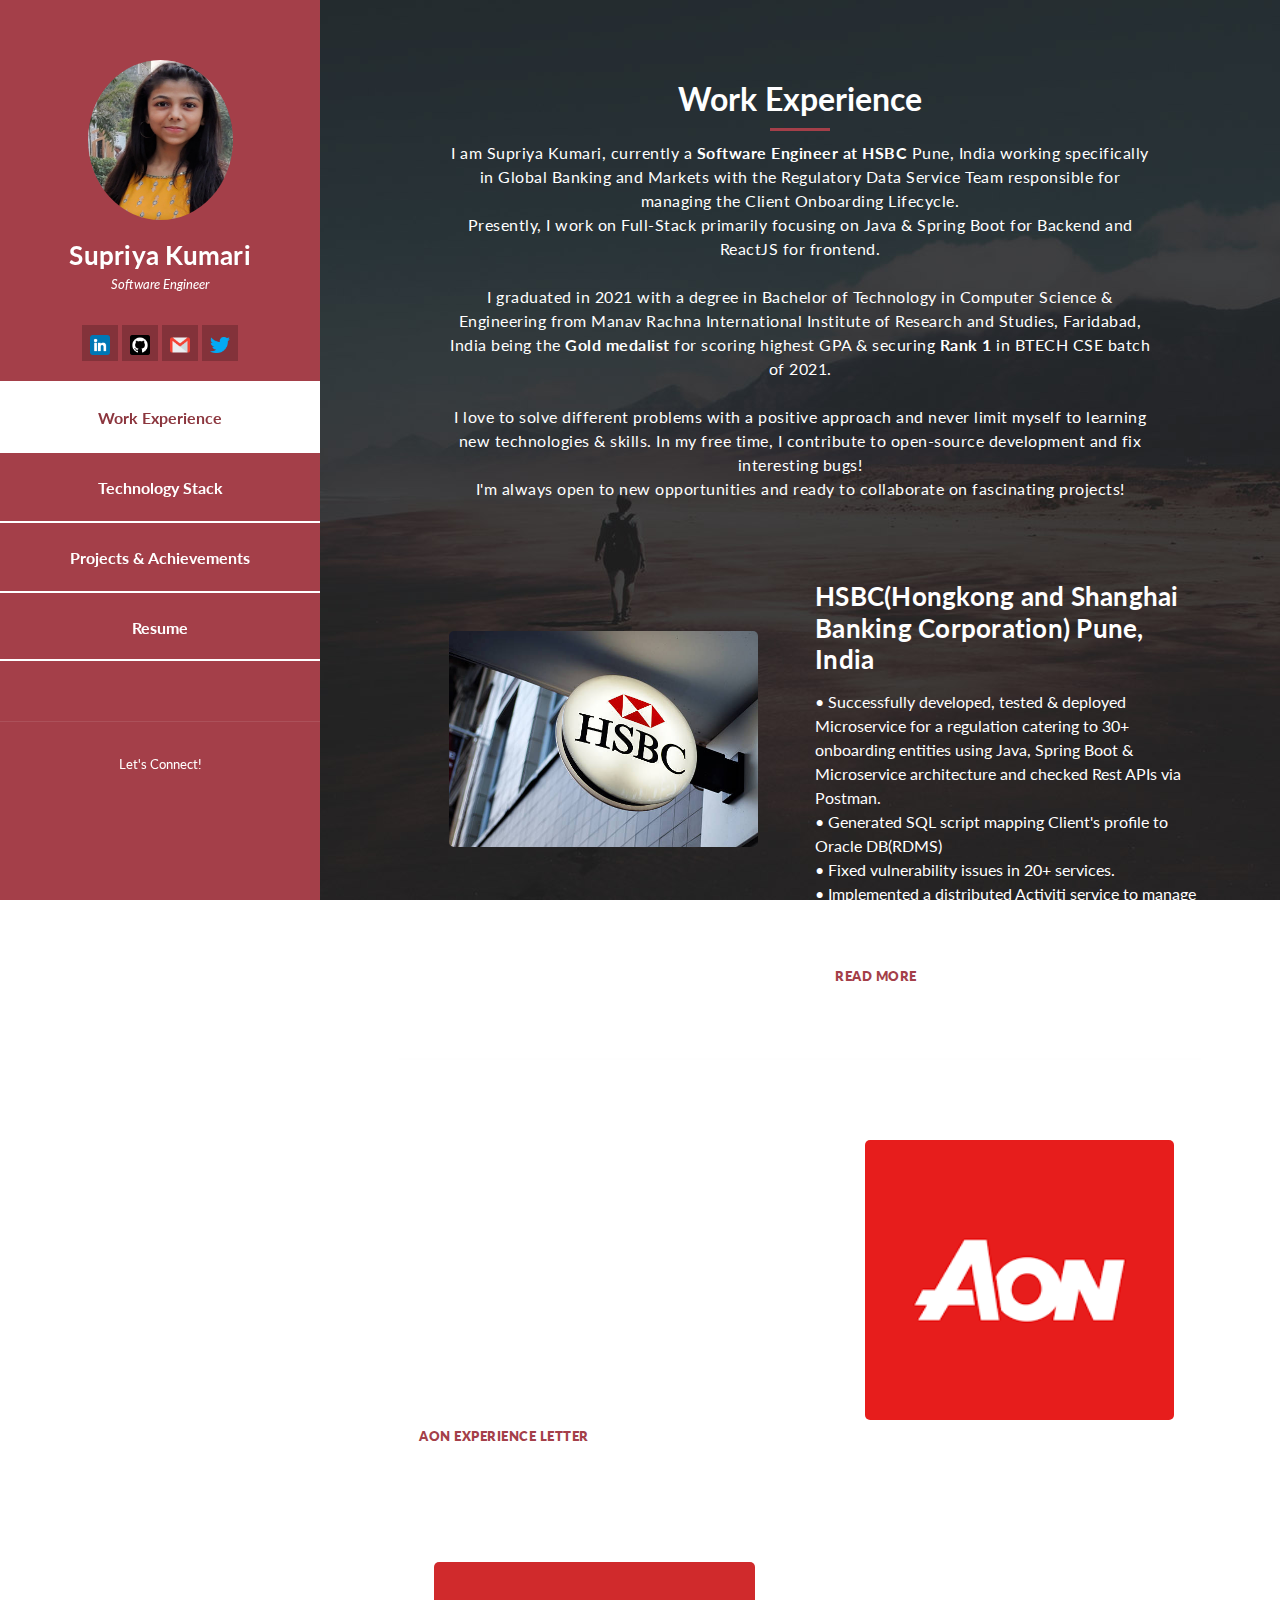
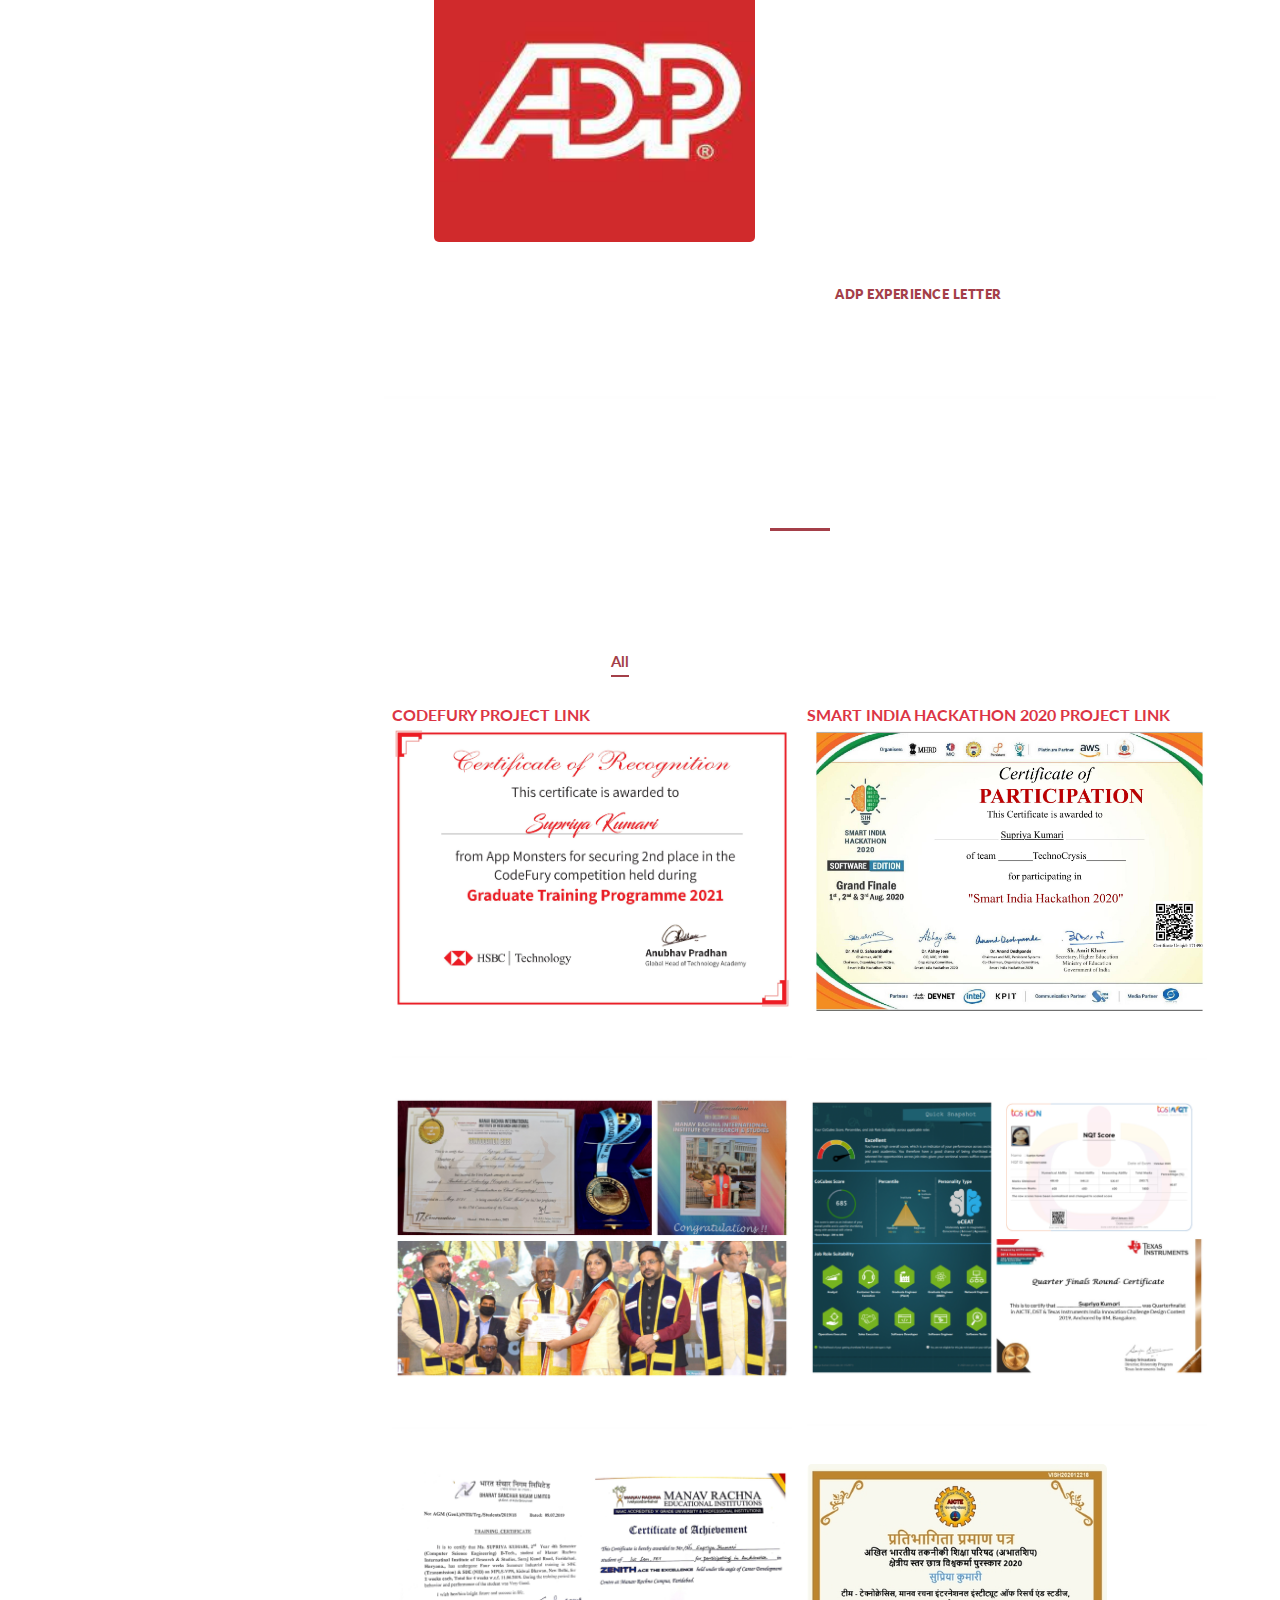
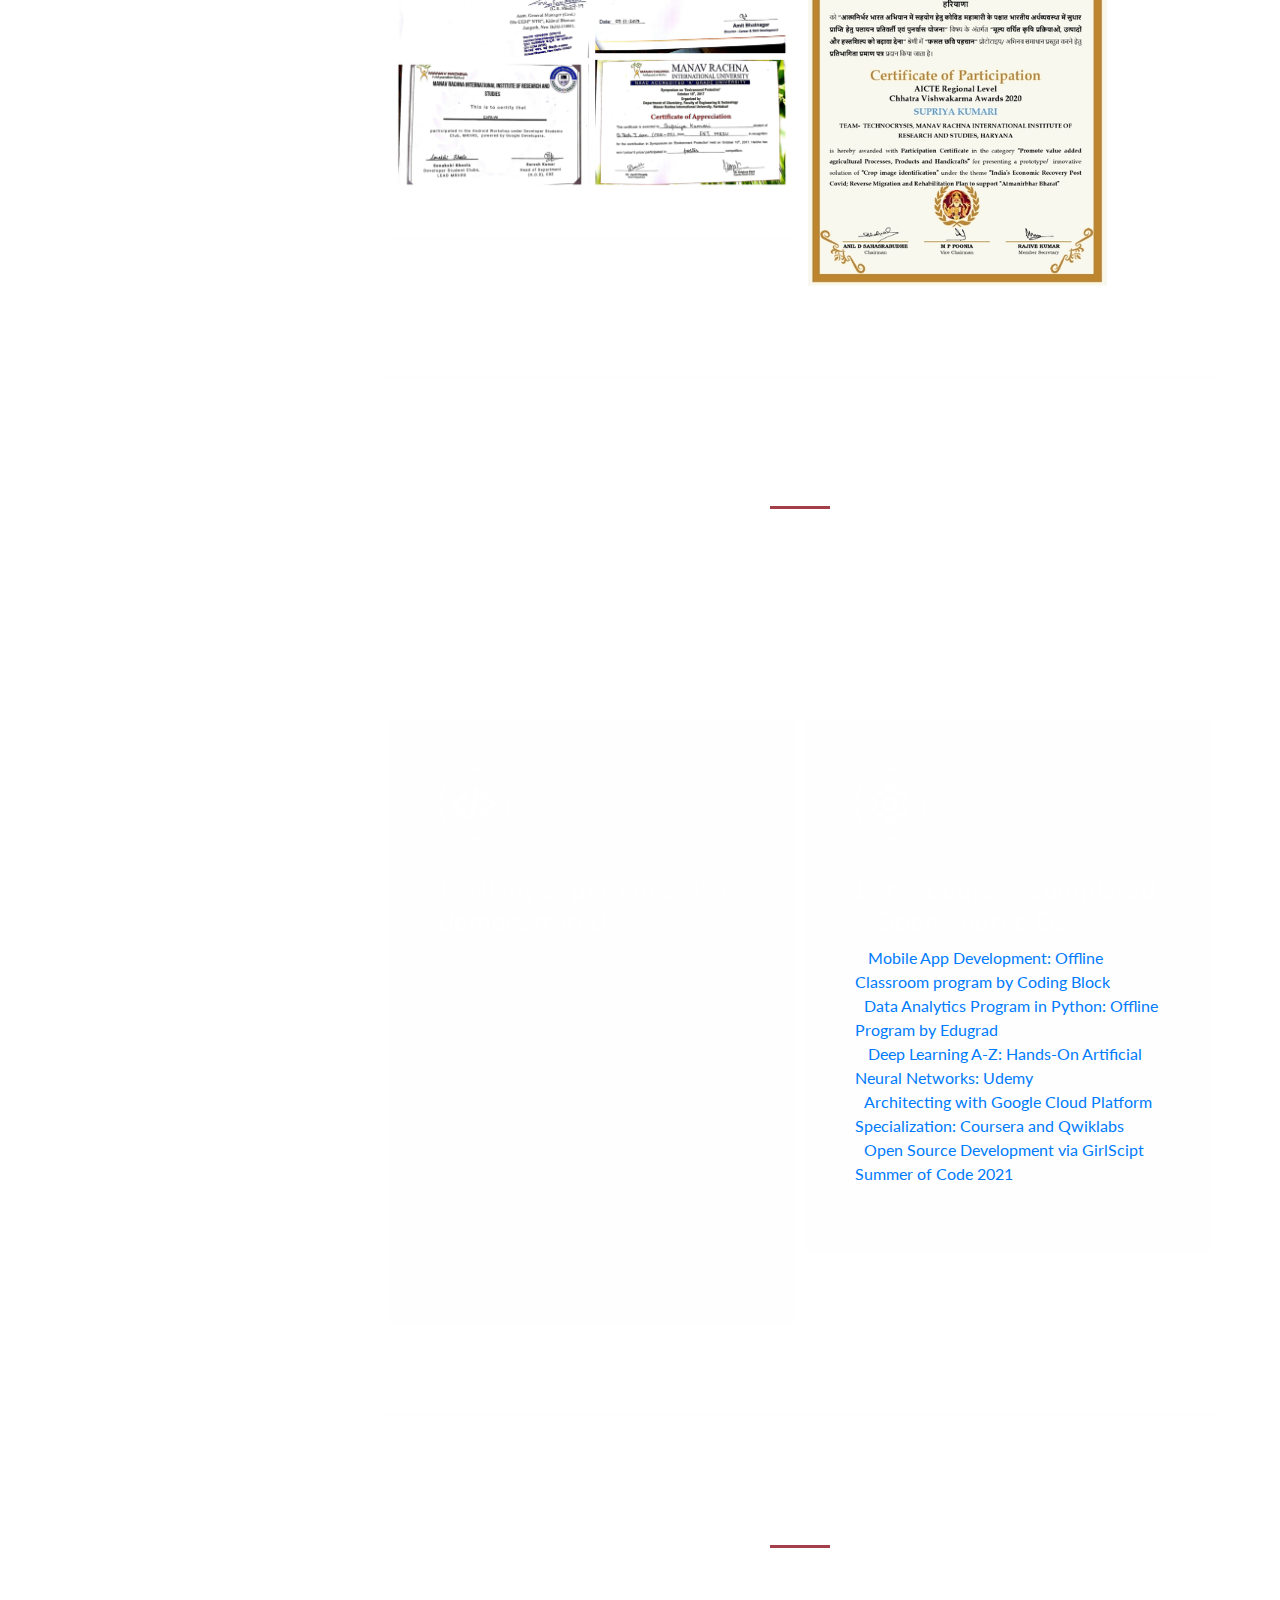
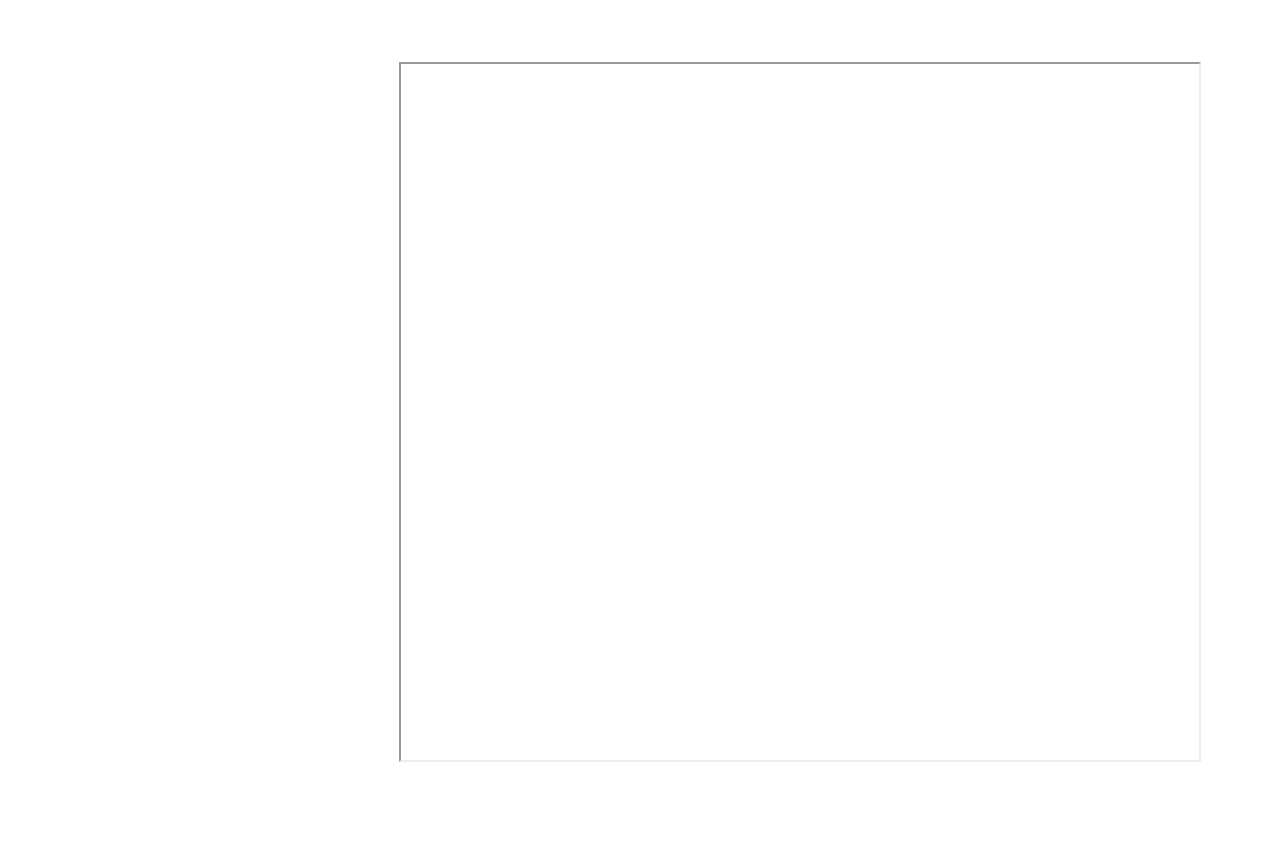
==== commit 3f430014: "Updated" ====
--- a/index.html
+++ b/index.html
@@ -319,30 +319,9 @@
                     </figcaption>
                   </figure>
                 </div>
-
-                <div class="isotope-item" data-type="Training & Events" style="position: absolute;">
-                  <figure class="snip1321">
-                    <img
-                      src="assets/images/portfolio-05.jpg"
-                      alt="sq-sample26"
-                    />
-                    <figcaption>
-                      <a
-                        href="assets/images/portfolio-05.jpg"
-                        data-lightbox="image-1"
-                        data-title="Caption"
-                        ><i class="fa fa-search"></i
-                      ></a>
-                      <h4>Some more!</h4>
-                      <span>-Successfully Completed 4 weeks Summer Industrial Training in SDE(Transmission) & SDE(NIB) on MPLS-VPN</span>
-                      <span>-Mentored 100+ students and partcipated in Developers Student Club Events at MRIIRS</span>
-                      <span>-Recognised in "Audiowise Zenith ACE THE EXCELLENCE" under Career Development Centre MRIIRS.</span>
-                      <span>-Appreciated for contribution in Symposium on 'Environment Protection' at MRIIRS.</span>
-                    </figcaption>
-                  </figure>
-                </div>
-
-                <div class="isotope-item" data-type="Training & Events" style="position: absolute;">
+            
+                
+                <div class="isotope-item" data-type="Training & Events" style="position: absolute;height: 400px;width: 300px;">
                   <figure class="snip1321">
                     <img
                       src="assets/images/portfolio-07.jpg"
@@ -365,6 +344,31 @@
                     </figcaption>
                   </figure>
                 </div>
+
+
+                <div class="isotope-item" data-type="Training & Events" style="position: absolute;">
+                  <figure class="snip1321">
+                    <img
+                      src="assets/images/portfolio-05.jpg"
+                      alt="sq-sample26"
+                    />
+                    <figcaption>
+                      <a
+                        href="assets/images/portfolio-05.jpg"
+                        data-lightbox="image-1"
+                        data-title="Caption"
+                        ><i class="fa fa-search"></i
+                      ></a>
+                      <h4>Some more!</h4>
+                      <span>-Successfully Completed 4 weeks Summer Industrial Training in SDE(Transmission) & SDE(NIB) on MPLS-VPN</span>
+                      <span>-Mentored 100+ students and partcipated in Developers Student Club Events at MRIIRS</span>
+                      <span>-Recognised in "Audiowise Zenith ACE THE EXCELLENCE" under Career Development Centre MRIIRS.</span>
+                      <span>-Appreciated for contribution in Symposium on 'Environment Protection' at MRIIRS.</span>
+                    </figcaption>
+                  </figure>
+                </div>
+
+
               </div>
             </div>
           </div>
